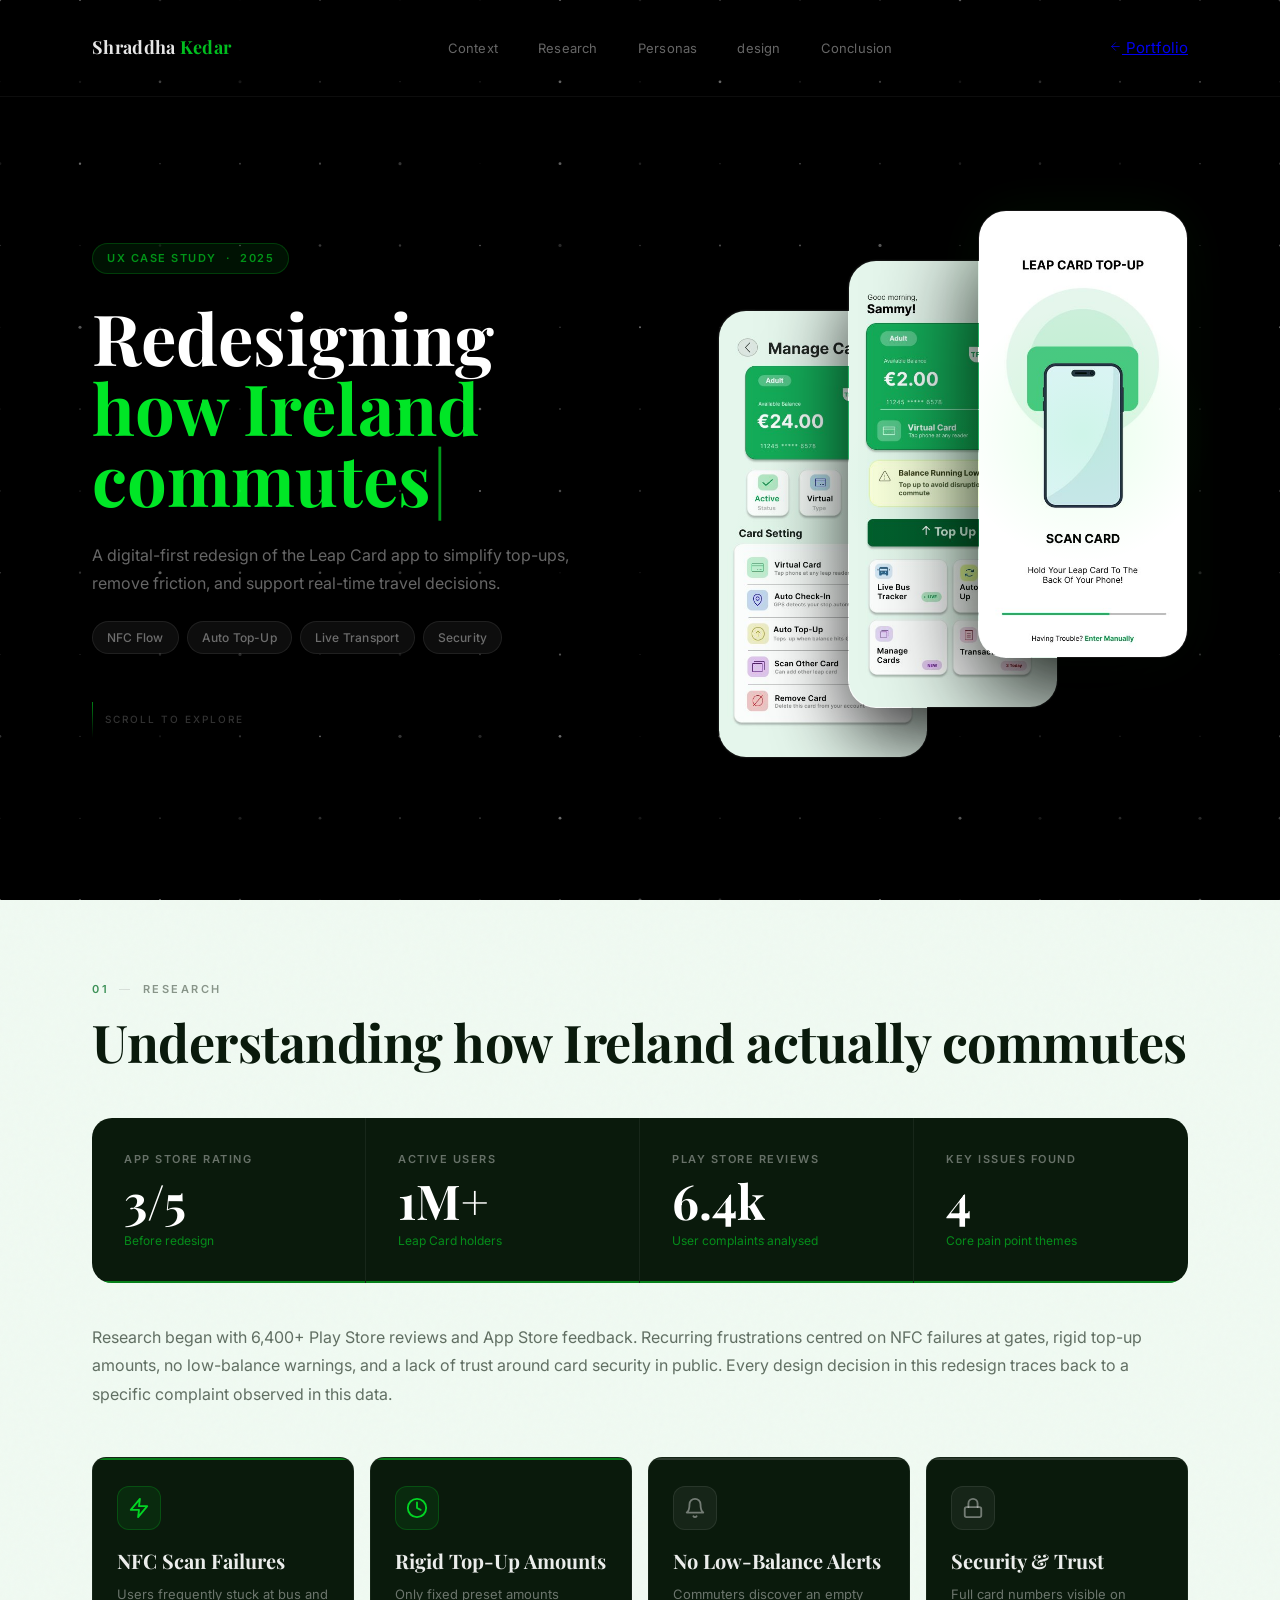
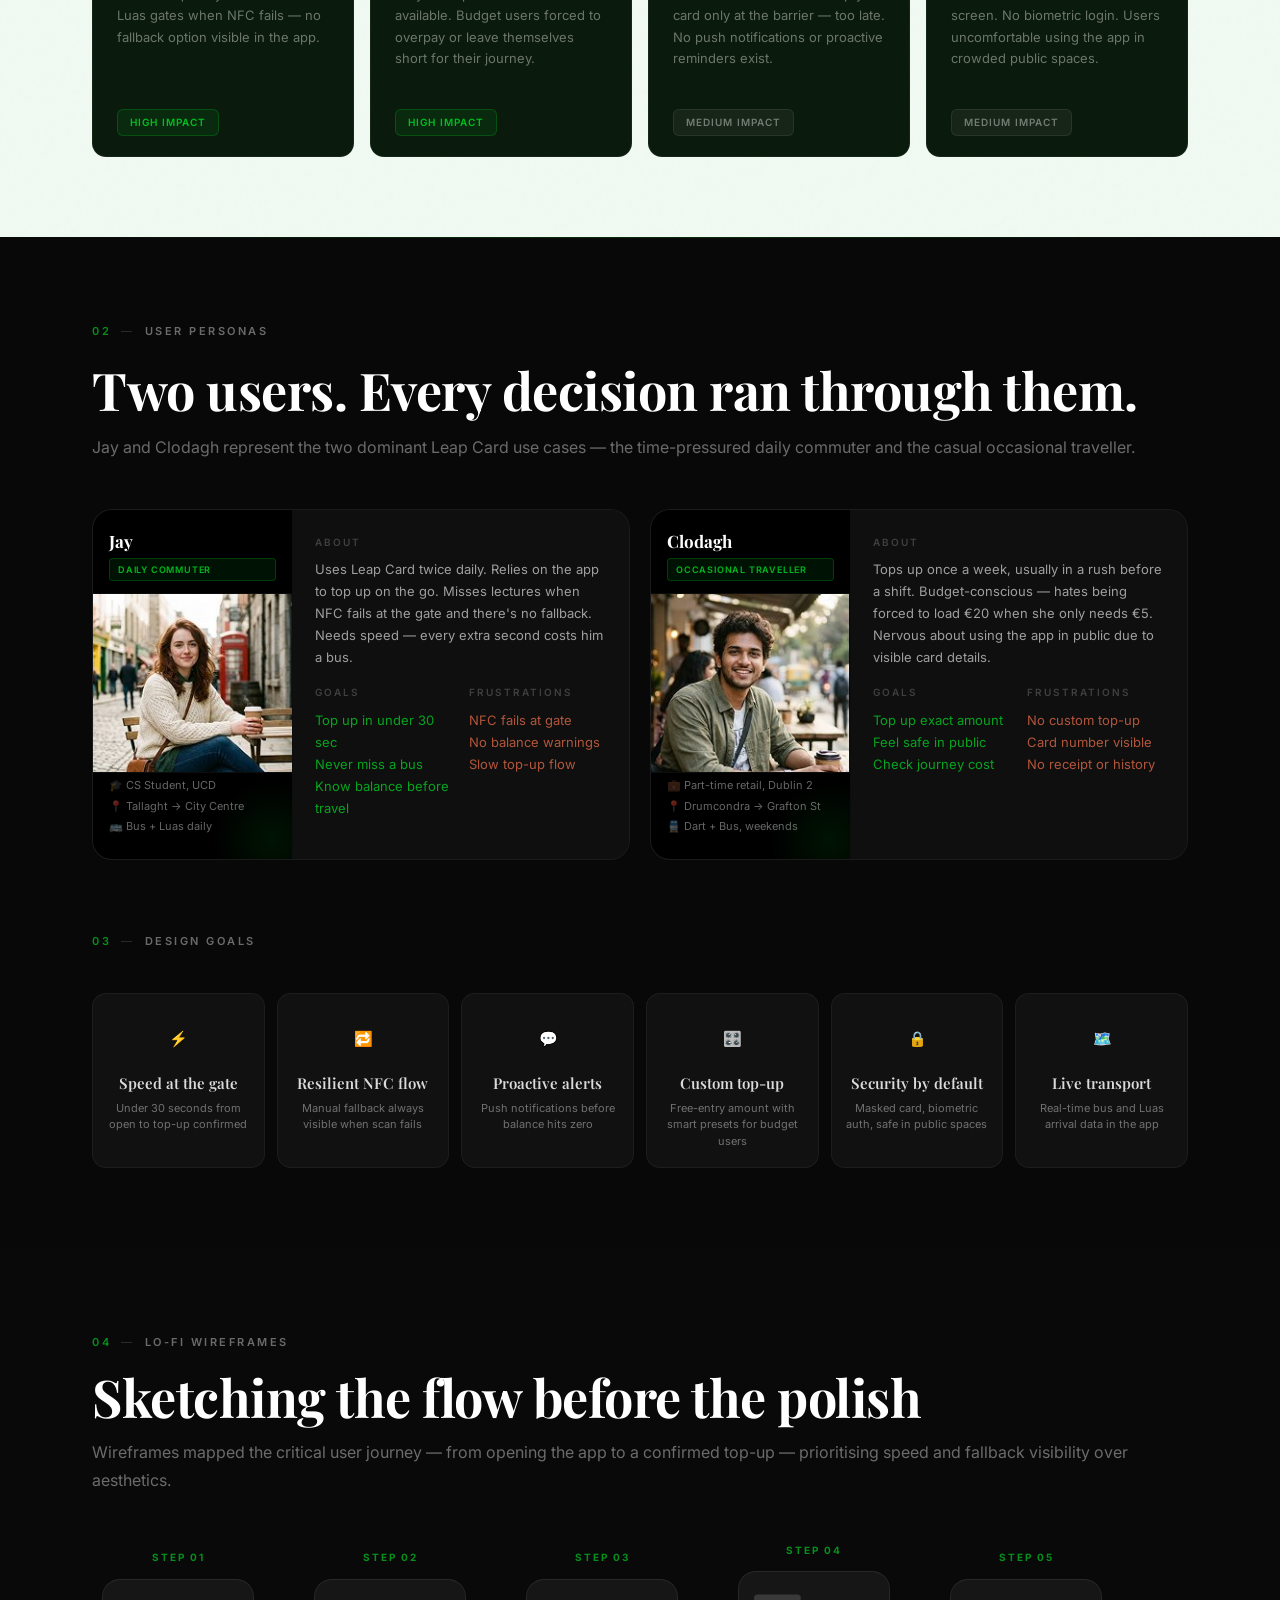
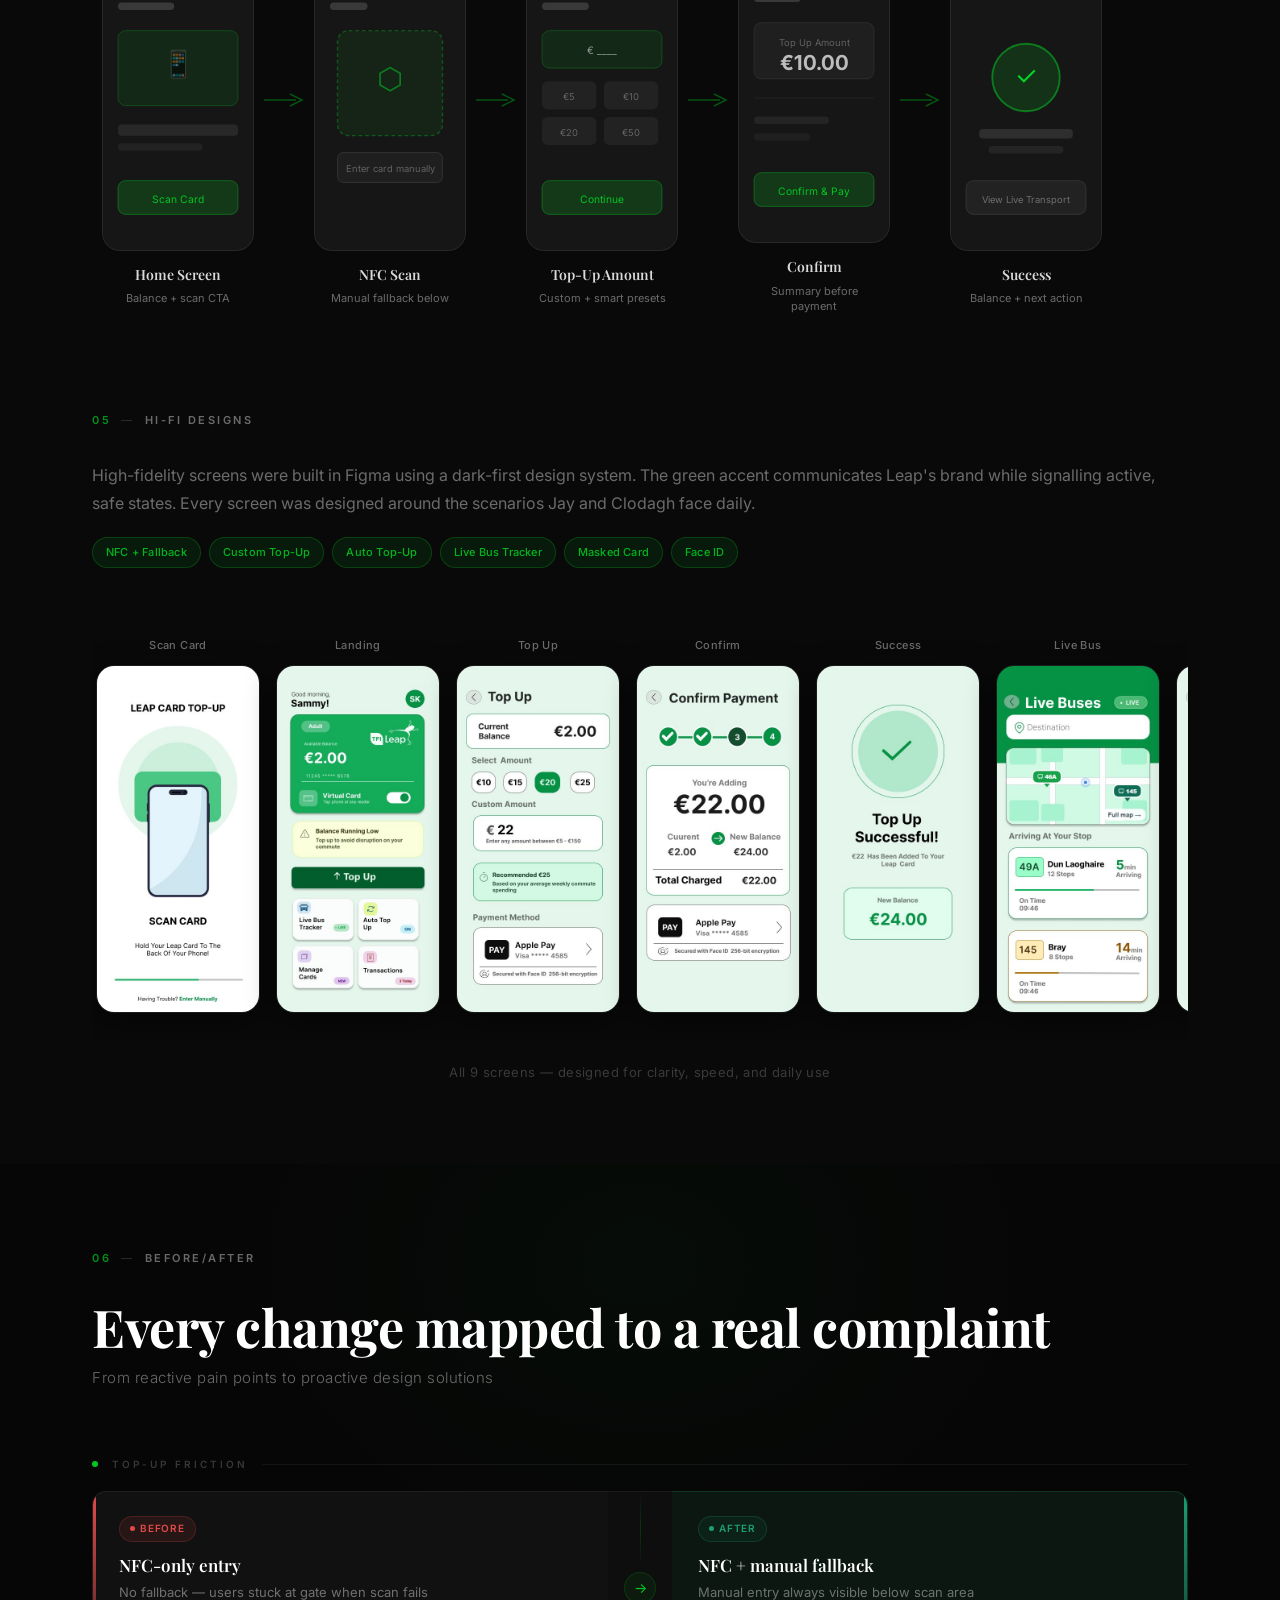
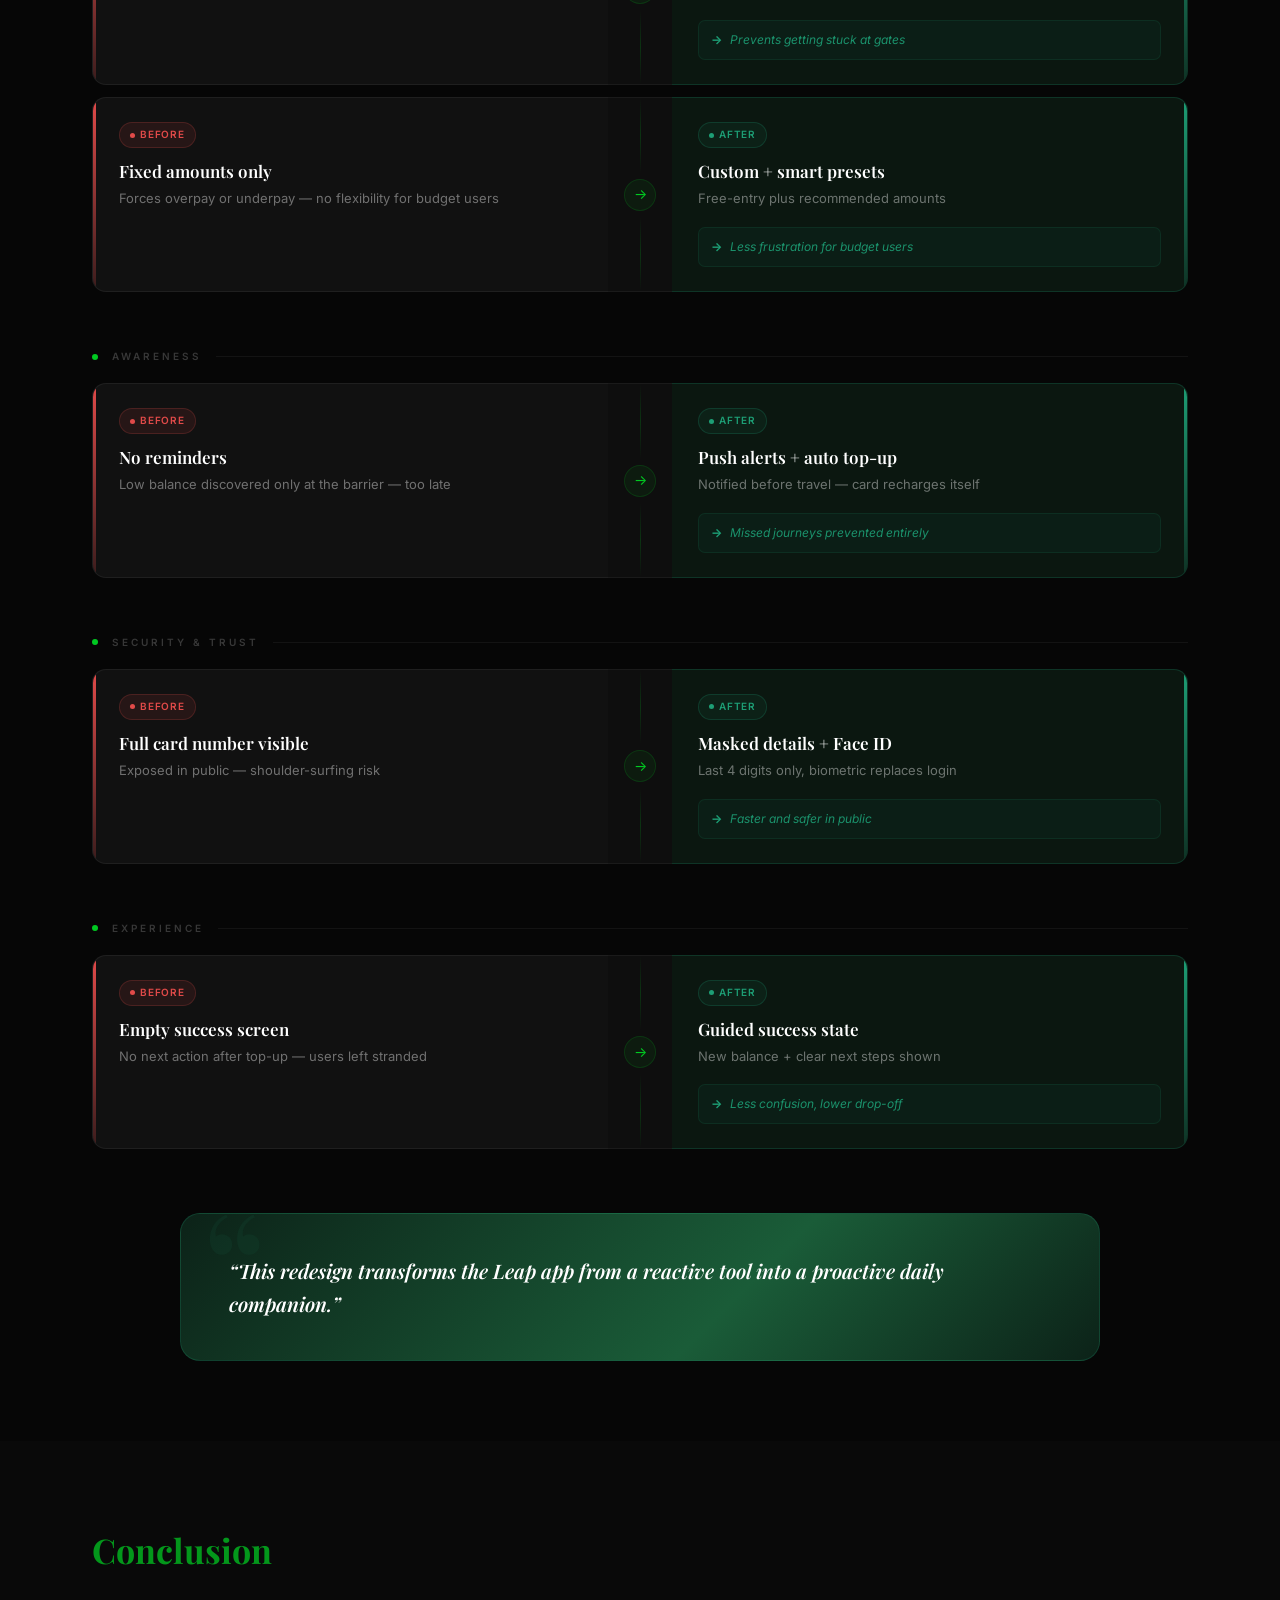
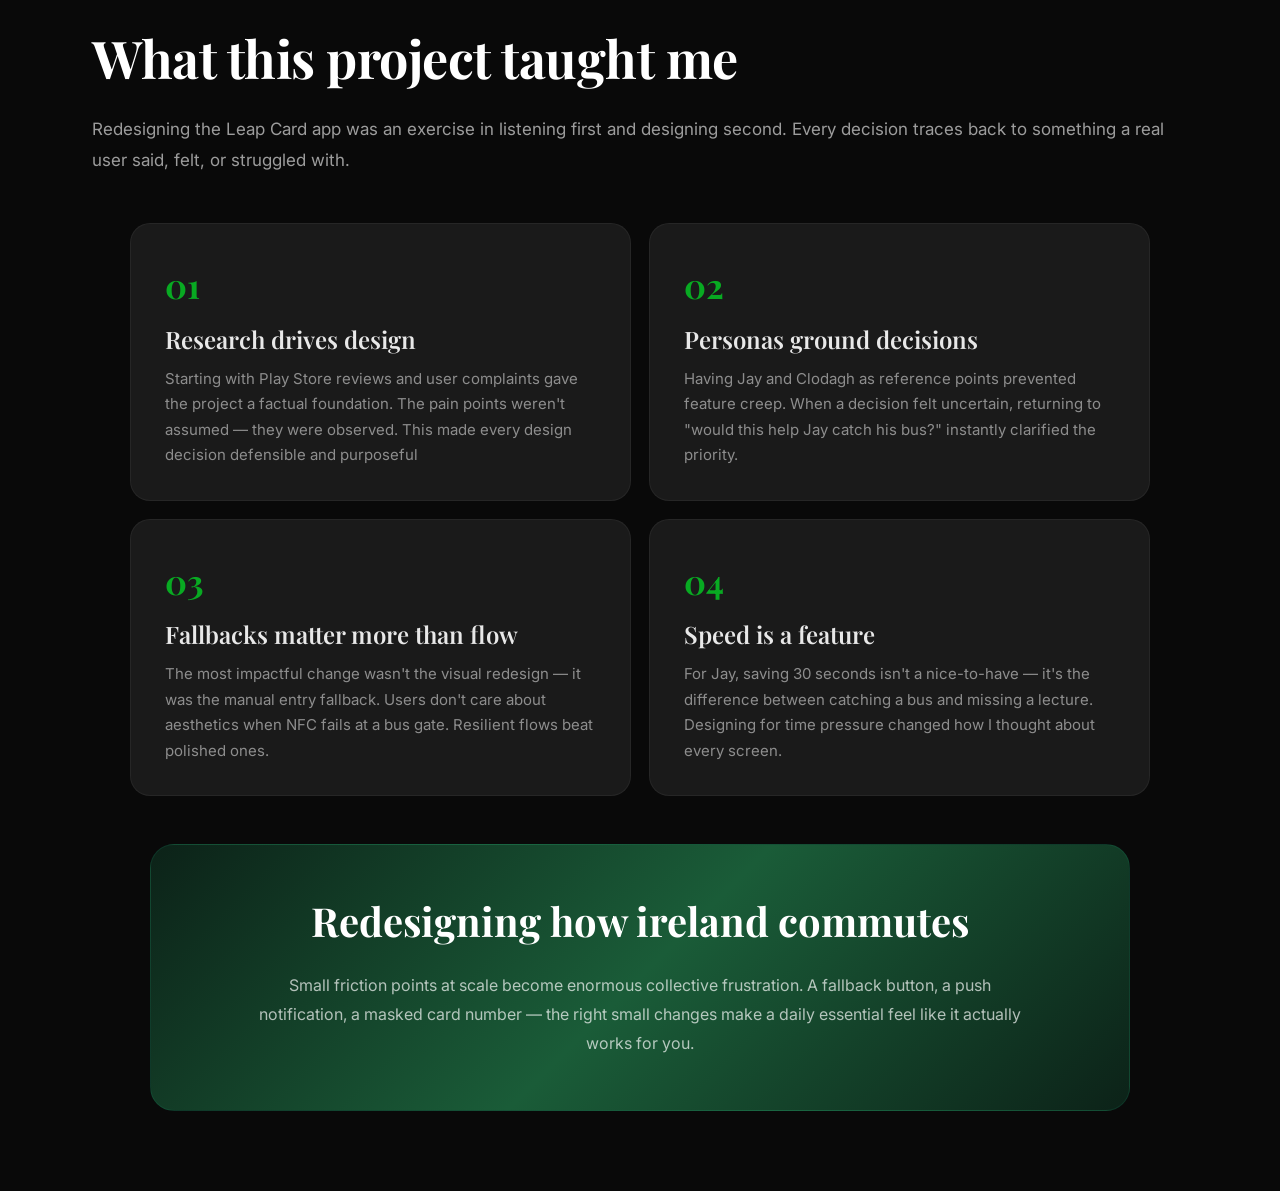
==== leapcard.html @ 9dc8015a "Add files via upload" ====
<!DOCTYPE html>
<html lang="en">
<head>
  <meta charset="UTF-8">
  <meta name="viewport" content="width=device-width, initial-scale=1.0">
  <title>Leap Card UX Case Study - Shraddha Kedar</title>
  <meta name="description" content="UX Case Study: Redesigning how Ireland commutes. A digital-first redesign of the Leap Card app.">
  <link rel="icon" href="favicon.png">
  <link rel="stylesheet" href="styles.css">
</head>
<body>
  <div class="scroll-progress" id="scrollProgress"></div>
  <div class="page-wrapper">

    <!-- HERO SECTION — ANTIGRAVITY STYLE -->
    <section class="hero-section" data-testid="section-hero">
      <canvas class="hero-canvas" id="heroCanvas"></canvas>

      <nav class="hero-nav" data-testid="nav-main">
        <div class="hero-logo">
          <span class="name-white">Shraddha</span><span class="name-green"> Kedar</span>
        </div>
        <ul class="hero-nav-links">
          <li><a href="#" data-testid="link-case-study">Context</a></li>
          <li><a href="#" data-testid="link-resume">Research</a></li>
          <li><a href="#" data-testid="link-education">Personas</a></li>
          <li><a href="#" data-testid="link-experience">design</a></li>
          <li><a href="#" data-testid="link-contact">Conclusion</a></li>
        </ul>
        <a class="nav-back" href="index.html"><svg style="width:13px;height:13px;" viewBox="0 0 24 24" fill="none" stroke="currentColor" stroke-width="1.4" stroke-linecap="round" stroke-linejoin="round"><path d="M19 12H5M12 5l-7 7 7 7"/></svg>&nbsp;Portfolio</a>
      </nav>

      <div class="hero-body">
        <!-- Left: text -->
        <div class="hero-text-col">
          <div class="hero-badge anim-text">UX Case Study &nbsp;·&nbsp; 2025</div>
          <h1 class="hero-title">
            <span class="hero-title-line anim-text anim-delay-1">Redesigning</span>
            <span class="hero-title-line hero-title-green">
              <span id="typingTarget"></span><span class="typing-cursor" id="typingCursor">|</span>
            </span>
          </h1>
          <p class="hero-sub anim-text anim-delay-3">
            A digital-first redesign of the Leap Card app to simplify top-ups,
            remove friction, and support real-time travel decisions.
          </p>
          <div class="hero-chips anim-text anim-delay-3">
            <span class="hero-chip">NFC Flow</span>
            <span class="hero-chip">Auto Top-Up</span>
            <span class="hero-chip">Live Transport</span>
            <span class="hero-chip">Security</span>
          </div>
          <div class="hero-scroll-hint anim-text anim-delay-3">
            <span class="scroll-line"></span>
            <span class="scroll-label">Scroll to explore</span>
          </div>
        </div>

        <!-- Right: phones floating -->
        <div class="hero-phones-col">
          <div class="hero-phone-float phone-back anim-phone anim-phone-3">
            <div class="phone-glow phone-glow-back"></div>
            <img src="[data-uri]" alt="Manage card">
          </div>
          <div class="hero-phone-float phone-mid anim-phone anim-phone-2">
            <div class="phone-glow phone-glow-mid"></div>
            <img src="[data-uri]" alt="Landing">
          </div>
          <div class="hero-phone-float phone-front anim-phone anim-phone-1">
            <div class="phone-glow phone-glow-front"></div>
            <img src="[data-uri]" alt="Scan card">
          </div>
        </div>
      </div>
    </section>

    <!-- RESEARCH SECTION -->
    <section class="research-section" data-testid="section-research">
      <div class="sec-label">
        <span class="sec-num">01</span>
        <span class="sec-dash">—</span>
        <span class="sec-txt">Research</span>
      </div>
      <h2 class="sec-heading">Understanding how Ireland actually commutes</h2>

      <div class="metrics-row" data-testid="metrics-row">
        <div class="metric-item">
          <span class="metric-label">App Store Rating</span>
          <span class="metric-value">3.0<span style="font-size:28px">/5</span></span>
          <span class="metric-sublabel">Before redesign</span>
        </div>
        <div class="metric-item">
          <span class="metric-label">Active Users</span>
          <span class="metric-value">1M+</span>
          <span class="metric-sublabel">Leap Card holders</span>
        </div>
        <div class="metric-item">
          <span class="metric-label">Play Store Reviews</span>
          <span class="metric-value">6.4k</span>
          <span class="metric-sublabel">User complaints analysed</span>
        </div>
        <div class="metric-item">
          <span class="metric-label">Key Issues Found</span>
          <span class="metric-value">4</span>
          <span class="metric-sublabel">Core pain point themes</span>
        </div>
      </div>

      <p class="research-description">
        Research began with 6,400+ Play Store reviews and App Store feedback.
        Recurring frustrations centred on NFC failures at gates, rigid top-up
        amounts, no low-balance warnings, and a lack of trust around card security
        in public. Every design decision in this redesign traces back to a specific
        complaint observed in this data.
      </p>

      <div class="issue-cards-grid">
        <div class="issue-card">
          <div class="issue-icon-wrap issue-icon-wrap--high">
            <svg width="22" height="22" viewBox="0 0 24 24" fill="none" stroke="currentColor" stroke-width="2" stroke-linecap="round" stroke-linejoin="round"><path d="M13 2L3 14h9l-1 8 10-12h-9l1-8z"/></svg>
          </div>
          <div class="issue-title">NFC Scan Failures</div>
          <div class="issue-desc">Users frequently stuck at bus and Luas gates when NFC fails — no fallback option visible in the app.</div>
          <span class="issue-severity issue-severity-high">High Impact</span>
        </div>
        <div class="issue-card">
          <div class="issue-icon-wrap issue-icon-wrap--high">
            <svg width="22" height="22" viewBox="0 0 24 24" fill="none" stroke="currentColor" stroke-width="2" stroke-linecap="round" stroke-linejoin="round"><circle cx="12" cy="12" r="10"/><path d="M12 6v6l4 2"/></svg>
          </div>
          <div class="issue-title">Rigid Top-Up Amounts</div>
          <div class="issue-desc">Only fixed preset amounts available. Budget users forced to overpay or leave themselves short for their journey.</div>
          <span class="issue-severity issue-severity-high">High Impact</span>
        </div>
        <div class="issue-card">
          <div class="issue-icon-wrap issue-icon-wrap--medium">
            <svg width="22" height="22" viewBox="0 0 24 24" fill="none" stroke="currentColor" stroke-width="2" stroke-linecap="round" stroke-linejoin="round"><path d="M18 8A6 6 0 0 0 6 8c0 7-3 9-3 9h18s-3-2-3-9"/><path d="M13.73 21a2 2 0 0 1-3.46 0"/></svg>
          </div>
          <div class="issue-title">No Low-Balance Alerts</div>
          <div class="issue-desc">Commuters discover an empty card only at the barrier — too late. No push notifications or proactive reminders exist.</div>
          <span class="issue-severity issue-severity-medium">Medium Impact</span>
        </div>
        <div class="issue-card">
          <div class="issue-icon-wrap issue-icon-wrap--medium">
            <svg width="22" height="22" viewBox="0 0 24 24" fill="none" stroke="currentColor" stroke-width="2" stroke-linecap="round" stroke-linejoin="round"><rect x="3" y="11" width="18" height="11" rx="2" ry="2"/><path d="M7 11V7a5 5 0 0 1 10 0v4"/></svg>
          </div>
          <div class="issue-title">Security &amp; Trust</div>
          <div class="issue-desc">Full card numbers visible on screen. No biometric login. Users uncomfortable using the app in crowded public spaces.</div>
          <span class="issue-severity issue-severity-medium">Medium Impact</span>
        </div>
      </div>
    </section>

    <!-- PERSONA SECTION -->
    <section class="persona-section" data-testid="section-persona">
      <div class="persona-inner">
        <div class="sec-label">
          <span class="sec-num">02</span>
          <span class="sec-dash">—</span>
          <span class="sec-txt">User Personas</span>
        </div>
        <h2 class="sec-heading">Two users. Every decision ran through them.</h2>
        <p class="persona-subtitle">
          Jay and Clodagh represent the two dominant Leap Card use cases —
          the time-pressured daily commuter and the casual occasional traveller.
        </p>

        <div class="persona-cards-row">
          <!-- Jay -->
          <div class="persona-card">
            <div class="persona-black-panel">
              <div class="persona-name">Jay</div>
              <div class="persona-role">Daily Commuter</div>
              <img src="[data-uri]" alt="Jay" class="persona-photo">
              <div class="persona-detail">🎓 CS Student, UCD</div>
              <div class="persona-detail">📍 Tallaght → City Centre</div>
              <div class="persona-detail">🚌 Bus + Luas daily</div>
            </div>
            <div class="persona-white-panel">
              <div class="persona-info-section">
                <div class="persona-info-label">About</div>
                <div class="persona-info-text">
                  Uses Leap Card twice daily. Relies on the app to top up on the go.
                  Misses lectures when NFC fails at the gate and there's no fallback.
                  Needs speed — every extra second costs him a bus.
                </div>
              </div>
              <div class="persona-columns">
                <div class="persona-col">
                  <div class="persona-info-label">Goals</div>
                  <div class="persona-info-text">Top up in under 30 sec<br>Never miss a bus<br>Know balance before travel</div>
                </div>
                <div class="persona-col">
                  <div class="persona-info-label">Frustrations</div>
                  <div class="persona-info-text">NFC fails at gate<br>No balance warnings<br>Slow top-up flow</div>
                </div>
              </div>
            </div>
          </div>

          <!-- Clodagh -->
          <div class="persona-card">
            <div class="persona-black-panel">
              <div class="persona-name">Clodagh</div>
              <div class="persona-role">Occasional Traveller</div>
              <img src="[data-uri]" alt="Clodagh" class="persona-photo">
              <div class="persona-detail">💼 Part-time retail, Dublin 2</div>
              <div class="persona-detail">📍 Drumcondra → Grafton St</div>
              <div class="persona-detail">🚆 Dart + Bus, weekends</div>
            </div>
            <div class="persona-white-panel">
              <div class="persona-info-section">
                <div class="persona-info-label">About</div>
                <div class="persona-info-text">
                  Tops up once a week, usually in a rush before a shift. Budget-conscious —
                  hates being forced to load €20 when she only needs €5. Nervous about
                  using the app in public due to visible card details.
                </div>
              </div>
              <div class="persona-columns">
                <div class="persona-col">
                  <div class="persona-info-label">Goals</div>
                  <div class="persona-info-text">Top up exact amount<br>Feel safe in public<br>Check journey cost</div>
                </div>
                <div class="persona-col">
                  <div class="persona-info-label">Frustrations</div>
                  <div class="persona-info-text">No custom top-up<br>Card number visible<br>No receipt or history</div>
                </div>
              </div>
            </div>
          </div>
        </div>

        <!-- Goals grid -->
        <div class="sec-label" style="margin-top: 72px;">
          <span class="sec-num">03</span>
          <span class="sec-dash">—</span>
          <span class="sec-txt">Design Goals</span>
        </div>
        <div class="goals-grid">
          <div class="goal-item">
            <div class="goal-icon-wrap"><span class="goal-icon">⚡</span></div>
            <div class="goal-title">Speed at the gate</div>
            <div class="goal-desc">Under 30 seconds from open to top-up confirmed</div>
          </div>
          <div class="goal-item">
            <div class="goal-icon-wrap"><span class="goal-icon">🔁</span></div>
            <div class="goal-title">Resilient NFC flow</div>
            <div class="goal-desc">Manual fallback always visible when scan fails</div>
          </div>
          <div class="goal-item">
            <div class="goal-icon-wrap"><span class="goal-icon">💬</span></div>
            <div class="goal-title">Proactive alerts</div>
            <div class="goal-desc">Push notifications before balance hits zero</div>
          </div>
          <div class="goal-item">
            <div class="goal-icon-wrap"><span class="goal-icon">🎛️</span></div>
            <div class="goal-title">Custom top-up</div>
            <div class="goal-desc">Free-entry amount with smart presets for budget users</div>
          </div>
          <div class="goal-item">
            <div class="goal-icon-wrap"><span class="goal-icon">🔒</span></div>
            <div class="goal-title">Security by default</div>
            <div class="goal-desc">Masked card, biometric auth, safe in public spaces</div>
          </div>
          <div class="goal-item">
            <div class="goal-icon-wrap"><span class="goal-icon">🗺️</span></div>
            <div class="goal-title">Live transport</div>
            <div class="goal-desc">Real-time bus and Luas arrival data in the app</div>
          </div>
        </div>
      </div>
    </section>

    <!-- DESIGN SECTION — LO-FI & HI-FI -->
    <section class="design-section" data-testid="section-design">
      <div class="sec-label">
        <span class="sec-num">04</span>
        <span class="sec-dash">—</span>
        <span class="sec-txt">Lo-Fi Wireframes</span>
      </div>
      <h2 class="sec-heading">Sketching the flow before the polish</h2>
      <p class="lofi-desc">
        Wireframes mapped the critical user journey — from opening the app to
        a confirmed top-up — prioritising speed and fallback visibility over aesthetics.
      </p>

      <div class="lofi-flow">
        <div class="lofi-flow-item">
          <div class="lofi-step-num">Step 01</div>
          <div class="lofi-screen-wrap">
            <svg width="160" height="280" viewBox="0 0 160 280" fill="none" xmlns="http://www.w3.org/2000/svg">
              <rect width="160" height="280" fill="#161616"/>
              <rect x="16" y="20" width="60" height="8" rx="4" fill="rgba(255,255,255,0.15)"/>
              <rect x="16" y="50" width="128" height="80" rx="8" fill="rgba(0,255,42,0.08)" stroke="rgba(0,255,42,0.2)" stroke-width="1"/>
              <text x="80" y="95" font-size="28" text-anchor="middle" fill="rgba(0,255,42,0.5)">📱</text>
              <rect x="16" y="150" width="128" height="12" rx="4" fill="rgba(255,255,255,0.08)"/>
              <rect x="16" y="170" width="90" height="8" rx="4" fill="rgba(255,255,255,0.05)"/>
              <rect x="16" y="210" width="128" height="36" rx="8" fill="rgba(0,255,42,0.15)" stroke="rgba(0,255,42,0.3)" stroke-width="1"/>
              <text x="80" y="234" font-size="11" text-anchor="middle" fill="rgba(0,255,42,0.7)">Scan Card</text>
            </svg>
          </div>
          <div class="lofi-flow-label">Home Screen</div>
          <div class="lofi-flow-sub">Balance + scan CTA</div>
        </div>
        <div class="lofi-flow-arrow"><svg viewBox="0 0 40 16"><path d="M0 8 H32 M26 2 L38 8 L26 14" stroke="rgba(0,255,42,0.3)" stroke-width="1.5" fill="none"/></svg></div>

        <div class="lofi-flow-item">
          <div class="lofi-step-num">Step 02</div>
          <div class="lofi-screen-wrap">
            <svg width="160" height="280" viewBox="0 0 160 280" fill="none" xmlns="http://www.w3.org/2000/svg">
              <rect width="160" height="280" fill="#161616"/>
              <rect x="16" y="20" width="40" height="8" rx="4" fill="rgba(255,255,255,0.15)"/>
              <rect x="24" y="50" width="112" height="112" rx="12" fill="rgba(0,255,42,0.06)" stroke="rgba(0,255,42,0.25)" stroke-width="1.5" stroke-dasharray="4 3"/>
              <text x="80" y="112" font-size="32" text-anchor="middle" fill="rgba(0,255,42,0.4)">⬡</text>
              <rect x="24" y="180" width="112" height="32" rx="6" fill="rgba(255,255,255,0.04)" stroke="rgba(255,255,255,0.1)" stroke-width="1"/>
              <text x="80" y="201" font-size="10" text-anchor="middle" fill="rgba(255,255,255,0.3)">Enter card manually</text>
            </svg>
          </div>
          <div class="lofi-flow-label">NFC Scan</div>
          <div class="lofi-flow-sub">Manual fallback below</div>
        </div>
        <div class="lofi-flow-arrow"><svg viewBox="0 0 40 16"><path d="M0 8 H32 M26 2 L38 8 L26 14" stroke="rgba(0,255,42,0.3)" stroke-width="1.5" fill="none"/></svg></div>

        <div class="lofi-flow-item">
          <div class="lofi-step-num">Step 03</div>
          <div class="lofi-screen-wrap">
            <svg width="160" height="280" viewBox="0 0 160 280" fill="none" xmlns="http://www.w3.org/2000/svg">
              <rect width="160" height="280" fill="#161616"/>
              <rect x="16" y="20" width="50" height="8" rx="4" fill="rgba(255,255,255,0.15)"/>
              <rect x="16" y="50" width="128" height="40" rx="8" fill="rgba(0,255,42,0.08)" stroke="rgba(0,255,42,0.2)" stroke-width="1"/>
              <text x="80" y="75" font-size="11" text-anchor="middle" fill="rgba(255,255,255,0.5)">€ ____</text>
              <rect x="16" y="104" width="58" height="30" rx="6" fill="rgba(255,255,255,0.05)"/><text x="45" y="124" font-size="10" text-anchor="middle" fill="rgba(255,255,255,0.3)">€5</text>
              <rect x="82" y="104" width="58" height="30" rx="6" fill="rgba(255,255,255,0.05)"/><text x="111" y="124" font-size="10" text-anchor="middle" fill="rgba(255,255,255,0.3)">€10</text>
              <rect x="16" y="142" width="58" height="30" rx="6" fill="rgba(255,255,255,0.05)"/><text x="45" y="162" font-size="10" text-anchor="middle" fill="rgba(255,255,255,0.3)">€20</text>
              <rect x="82" y="142" width="58" height="30" rx="6" fill="rgba(255,255,255,0.05)"/><text x="111" y="162" font-size="10" text-anchor="middle" fill="rgba(255,255,255,0.3)">€50</text>
              <rect x="16" y="210" width="128" height="36" rx="8" fill="rgba(0,255,42,0.15)" stroke="rgba(0,255,42,0.3)" stroke-width="1"/>
              <text x="80" y="234" font-size="11" text-anchor="middle" fill="rgba(0,255,42,0.7)">Continue</text>
            </svg>
          </div>
          <div class="lofi-flow-label">Top-Up Amount</div>
          <div class="lofi-flow-sub">Custom + smart presets</div>
        </div>
        <div class="lofi-flow-arrow"><svg viewBox="0 0 40 16"><path d="M0 8 H32 M26 2 L38 8 L26 14" stroke="rgba(0,255,42,0.3)" stroke-width="1.5" fill="none"/></svg></div>

        <div class="lofi-flow-item">
          <div class="lofi-step-num">Step 04</div>
          <div class="lofi-screen-wrap">
            <svg width="160" height="280" viewBox="0 0 160 280" fill="none" xmlns="http://www.w3.org/2000/svg">
              <rect width="160" height="280" fill="#161616"/>
              <rect x="16" y="20" width="50" height="8" rx="4" fill="rgba(255,255,255,0.15)"/>
              <rect x="16" y="50" width="128" height="60" rx="8" fill="rgba(255,255,255,0.04)" stroke="rgba(255,255,255,0.08)" stroke-width="1"/>
              <text x="80" y="75" font-size="10" text-anchor="middle" fill="rgba(255,255,255,0.3)">Top Up Amount</text>
              <text x="80" y="100" font-size="22" text-anchor="middle" fill="rgba(255,255,255,0.7)" font-weight="bold">€10.00</text>
              <rect x="16" y="130" width="128" height="1" fill="rgba(255,255,255,0.06)"/>
              <rect x="16" y="150" width="80" height="8" rx="4" fill="rgba(255,255,255,0.06)"/>
              <rect x="16" y="168" width="60" height="8" rx="4" fill="rgba(255,255,255,0.04)"/>
              <rect x="16" y="210" width="128" height="36" rx="8" fill="rgba(0,255,42,0.15)" stroke="rgba(0,255,42,0.3)" stroke-width="1"/>
              <text x="80" y="234" font-size="11" text-anchor="middle" fill="rgba(0,255,42,0.7)">Confirm &amp; Pay</text>
            </svg>
          </div>
          <div class="lofi-flow-label">Confirm</div>
          <div class="lofi-flow-sub">Summary before payment</div>
        </div>
        <div class="lofi-flow-arrow"><svg viewBox="0 0 40 16"><path d="M0 8 H32 M26 2 L38 8 L26 14" stroke="rgba(0,255,42,0.3)" stroke-width="1.5" fill="none"/></svg></div>

        <div class="lofi-flow-item">
          <div class="lofi-step-num">Step 05</div>
          <div class="lofi-screen-wrap">
            <svg width="160" height="280" viewBox="0 0 160 280" fill="none" xmlns="http://www.w3.org/2000/svg">
              <rect width="160" height="280" fill="#161616"/>
              <circle cx="80" cy="100" r="36" fill="rgba(0,255,42,0.12)" stroke="rgba(0,255,42,0.4)" stroke-width="2"/>
              <text x="80" y="108" font-size="28" text-anchor="middle" fill="rgba(0,255,42,0.8)">✓</text>
              <rect x="30" y="155" width="100" height="10" rx="4" fill="rgba(255,255,255,0.1)"/>
              <rect x="40" y="173" width="80" height="8" rx="4" fill="rgba(255,255,255,0.06)"/>
              <rect x="16" y="210" width="128" height="36" rx="8" fill="rgba(255,255,255,0.05)" stroke="rgba(255,255,255,0.1)" stroke-width="1"/>
              <text x="80" y="234" font-size="10" text-anchor="middle" fill="rgba(255,255,255,0.35)">View Live Transport</text>
            </svg>
          </div>
          <div class="lofi-flow-label">Success</div>
          <div class="lofi-flow-sub">Balance + next action</div>
        </div>
      </div>

      <!-- HI-FI intro -->
      <div class="hifi-heading">
        <div class="sec-label">
          <span class="sec-num">05</span>
          <span class="sec-dash">—</span>
          <span class="sec-txt">Hi-Fi Designs</span>
        </div>
      </div>

      <div class="hifi-intro-grid">
        <div class="hifi-intro-text">
          <p>
            High-fidelity screens were built in Figma using a dark-first design system.
            The green accent communicates Leap's brand while signalling active, safe states.
            Every screen was designed around the scenarios Jay and Clodagh face daily.
          </p>
          <div class="hifi-feature-tags">
            <span class="hifi-tag">NFC + Fallback</span>
            <span class="hifi-tag">Custom Top-Up</span>
            <span class="hifi-tag">Auto Top-Up</span>
            <span class="hifi-tag">Live Bus Tracker</span>
            <span class="hifi-tag">Masked Card</span>
            <span class="hifi-tag">Face ID</span>
          </div>
        </div>
      </div>

<div class="hifi-strip-wrap">
        <div class="hifi-strip" id="hifiStrip">
          <div class="hifi-strip-phone" style="--i:0">
            <div class="hifi-strip-label">Scan Card</div>
            <img src="[data-uri]" alt="Scan card">
          </div>
          <div class="hifi-strip-phone" style="--i:1">
            <div class="hifi-strip-label">Landing</div>
            <img src="[data-uri]" alt="Landing">
          </div>
          <div class="hifi-strip-phone" style="--i:2">
            <div class="hifi-strip-label">Top Up</div>
            <img src="[data-uri]" alt="Top up">
          </div>
          <div class="hifi-strip-phone" style="--i:3">
            <div class="hifi-strip-label">Confirm</div>
            <img src="[data-uri]" alt="Confirm payment">
          </div>
          <div class="hifi-strip-phone" style="--i:4">
            <div class="hifi-strip-label">Success</div>
            <img src="[data-uri]" alt="Top up done">
          </div>
          <div class="hifi-strip-phone" style="--i:5">
            <div class="hifi-strip-label">Live Bus</div>
            <img src="[data-uri]" alt="Live bus">
          </div>
          <div class="hifi-strip-phone" style="--i:6">
            <div class="hifi-strip-label">Transactions</div>
            <img src="[data-uri]" alt="Transaction">
          </div>
          <div class="hifi-strip-phone" style="--i:7">
            <div class="hifi-strip-label">Auto Top-Up</div>
            <img src="[data-uri]" alt="Auto top up">
          </div>
          <div class="hifi-strip-phone" style="--i:8">
            <div class="hifi-strip-label">Manage Card</div>
            <img src="[data-uri]" alt="Manage card">
          </div>
        </div>
      </div>
      <p class="hifi-caption-line">All 9 screens — designed for clarity, speed, and daily use</p>

    </section>

    <!-- BEFORE/AFTER SECTION — REDESIGNED -->
    
<section class="comparison-section" data-testid="section-comparison">
      <div class="sec-label" style="margin-bottom:16px;">
        <span class="sec-num">06</span>
        <span class="sec-dash">—</span>
        <span class="sec-txt">Before/After</span>
      </div>
      <h2 class="sec-heading">Every change mapped to a real complaint</h2>
      <p class="comparison-tagline">From reactive pain points to proactive design solutions</p>

      <!-- TOP-UP FRICTION -->
      <div class="comparison-group" data-testid="comparison-rows">
        <div class="comparison-group-label">
          <span class="comparison-group-label-dot"></span>
          <span class="comparison-group-label-text">Top-Up Friction</span>
          <span class="comparison-group-label-line"></span>
        </div>

        <div class="comparison-pair">
          <div class="comp-before">
            <span class="comp-status comp-status-before">Before</span>
            <div class="comp-title">NFC-only entry</div>
            <div class="comp-desc">No fallback — users stuck at gate when scan fails</div>
          </div>
          <div class="comp-connector">
            <div class="comp-connector-line"></div>
            <div class="comp-connector-icon">→</div>
            <div class="comp-connector-line"></div>
          </div>
          <div class="comp-after">
            <span class="comp-status comp-status-after">After</span>
            <div class="comp-title">NFC + manual fallback</div>
            <div class="comp-desc">Manual entry always visible below scan area</div>
            <div class="comp-outcome"><span class="comp-outcome-arrow">→</span> Prevents getting stuck at gates</div>
          </div>
        </div>

        <div class="comparison-pair">
          <div class="comp-before">
            <span class="comp-status comp-status-before">Before</span>
            <div class="comp-title">Fixed amounts only</div>
            <div class="comp-desc">Forces overpay or underpay — no flexibility for budget users</div>
          </div>
          <div class="comp-connector">
            <div class="comp-connector-line"></div>
            <div class="comp-connector-icon">→</div>
            <div class="comp-connector-line"></div>
          </div>
          <div class="comp-after">
            <span class="comp-status comp-status-after">After</span>
            <div class="comp-title">Custom + smart presets</div>
            <div class="comp-desc">Free-entry plus recommended amounts</div>
            <div class="comp-outcome"><span class="comp-outcome-arrow">→</span> Less frustration for budget users</div>
          </div>
        </div>
      </div>

      <!-- AWARENESS -->
      <div class="comparison-group">
        <div class="comparison-group-label">
          <span class="comparison-group-label-dot"></span>
          <span class="comparison-group-label-text">Awareness</span>
          <span class="comparison-group-label-line"></span>
        </div>

        <div class="comparison-pair">
          <div class="comp-before">
            <span class="comp-status comp-status-before">Before</span>
            <div class="comp-title">No reminders</div>
            <div class="comp-desc">Low balance discovered only at the barrier — too late</div>
          </div>
          <div class="comp-connector">
            <div class="comp-connector-line"></div>
            <div class="comp-connector-icon">→</div>
            <div class="comp-connector-line"></div>
          </div>
          <div class="comp-after">
            <span class="comp-status comp-status-after">After</span>
            <div class="comp-title">Push alerts + auto top-up</div>
            <div class="comp-desc">Notified before travel — card recharges itself</div>
            <div class="comp-outcome"><span class="comp-outcome-arrow">→</span> Missed journeys prevented entirely</div>
          </div>
        </div>
      </div>

      <!-- SECURITY & TRUST -->
      <div class="comparison-group">
        <div class="comparison-group-label">
          <span class="comparison-group-label-dot"></span>
          <span class="comparison-group-label-text">Security &amp; Trust</span>
          <span class="comparison-group-label-line"></span>
        </div>

        <div class="comparison-pair">
          <div class="comp-before">
            <span class="comp-status comp-status-before">Before</span>
            <div class="comp-title">Full card number visible</div>
            <div class="comp-desc">Exposed in public — shoulder-surfing risk</div>
          </div>
          <div class="comp-connector">
            <div class="comp-connector-line"></div>
            <div class="comp-connector-icon">→</div>
            <div class="comp-connector-line"></div>
          </div>
          <div class="comp-after">
            <span class="comp-status comp-status-after">After</span>
            <div class="comp-title">Masked details + Face ID</div>
            <div class="comp-desc">Last 4 digits only, biometric replaces login</div>
            <div class="comp-outcome"><span class="comp-outcome-arrow">→</span> Faster and safer in public</div>
          </div>
        </div>
      </div>

      <!-- EXPERIENCE -->
      <div class="comparison-group">
        <div class="comparison-group-label">
          <span class="comparison-group-label-dot"></span>
          <span class="comparison-group-label-text">Experience</span>
          <span class="comparison-group-label-line"></span>
        </div>

        <div class="comparison-pair">
          <div class="comp-before">
            <span class="comp-status comp-status-before">Before</span>
            <div class="comp-title">Empty success screen</div>
            <div class="comp-desc">No next action after top-up — users left stranded</div>
          </div>
          <div class="comp-connector">
            <div class="comp-connector-line"></div>
            <div class="comp-connector-icon">→</div>
            <div class="comp-connector-line"></div>
          </div>
          <div class="comp-after">
            <span class="comp-status comp-status-after">After</span>
            <div class="comp-title">Guided success state</div>
            <div class="comp-desc">New balance + clear next steps shown</div>
            <div class="comp-outcome"><span class="comp-outcome-arrow">→</span> Less confusion, lower drop-off</div>
          </div>
        </div>
      </div>

      <div class="quote-banner" data-testid="quote-banner">
        <p>&ldquo;This redesign transforms the Leap app from a reactive tool into a proactive daily companion.&rdquo;</p>
      </div>
    </section>

    <!-- CONCLUSION SECTION -->
    <section class="conclusion-section" data-testid="section-conclusion">
      <div class="conclusion-inner">
        <div class="conclusion-label">Conclusion</div>
        <div class="conclusion-heading">What this project taught me</div>
        <div class="conclusion-intro">
          Redesigning the Leap Card app was an exercise in listening first and
          designing second. Every decision traces back to something a real user
          said, felt, or struggled with.
        </div>
        <div class="lesson-grid" data-testid="lesson-cards">
          <div class="lesson-card" data-testid="lesson-card-1">
            <div class="lesson-number">01</div>
            <div class="lesson-title">Research drives design</div>
            <div class="lesson-desc">
              Starting with Play Store reviews and user complaints gave the project a factual foundation. The pain points weren't assumed — they were observed. This made every design decision defensible and purposeful
            </div>
          </div>
          <div class="lesson-card" data-testid="lesson-card-2">
            <div class="lesson-number">02</div>
            <div class="lesson-title">Personas ground decisions</div>
            <div class="lesson-desc">
              Having Jay and Clodagh as reference points prevented feature creep. When a decision felt uncertain, returning to "would this help Jay catch his bus?" instantly clarified the priority.
            </div>
          </div>
          <div class="lesson-card" data-testid="lesson-card-3">
            <div class="lesson-number">03</div>
            <div class="lesson-title">Fallbacks matter more than flow</div>
            <div class="lesson-desc">
              The most impactful change wasn't the visual redesign — it was the manual entry fallback. Users don't care about aesthetics when NFC fails at a bus gate. Resilient flows beat polished ones.
            </div>
          </div>
          <div class="lesson-card" data-testid="lesson-card-4">
            <div class="lesson-number">04</div>
            <div class="lesson-title">Speed is a feature</div>
            <div class="lesson-desc">
              For Jay, saving 30 seconds isn't a nice-to-have — it's the difference between catching a bus and missing a lecture. Designing for time pressure changed how I thought about every screen.
            </div>
          </div>
        </div>
        <div class="green-banner" data-testid="green-banner">
          <div class="green-banner-heading">Redesigning how ireland commutes</div>
          <div class="green-banner-text">
            Small friction points at scale become enormous collective
            frustration. A fallback button, a push notification, a masked card
            number — the right small changes make a daily essential feel like it
            actually works for you.
          </div>
        </div>
      </div>
    </section>

  </div>
  <script src="script.js"></script>
</body>
</html>
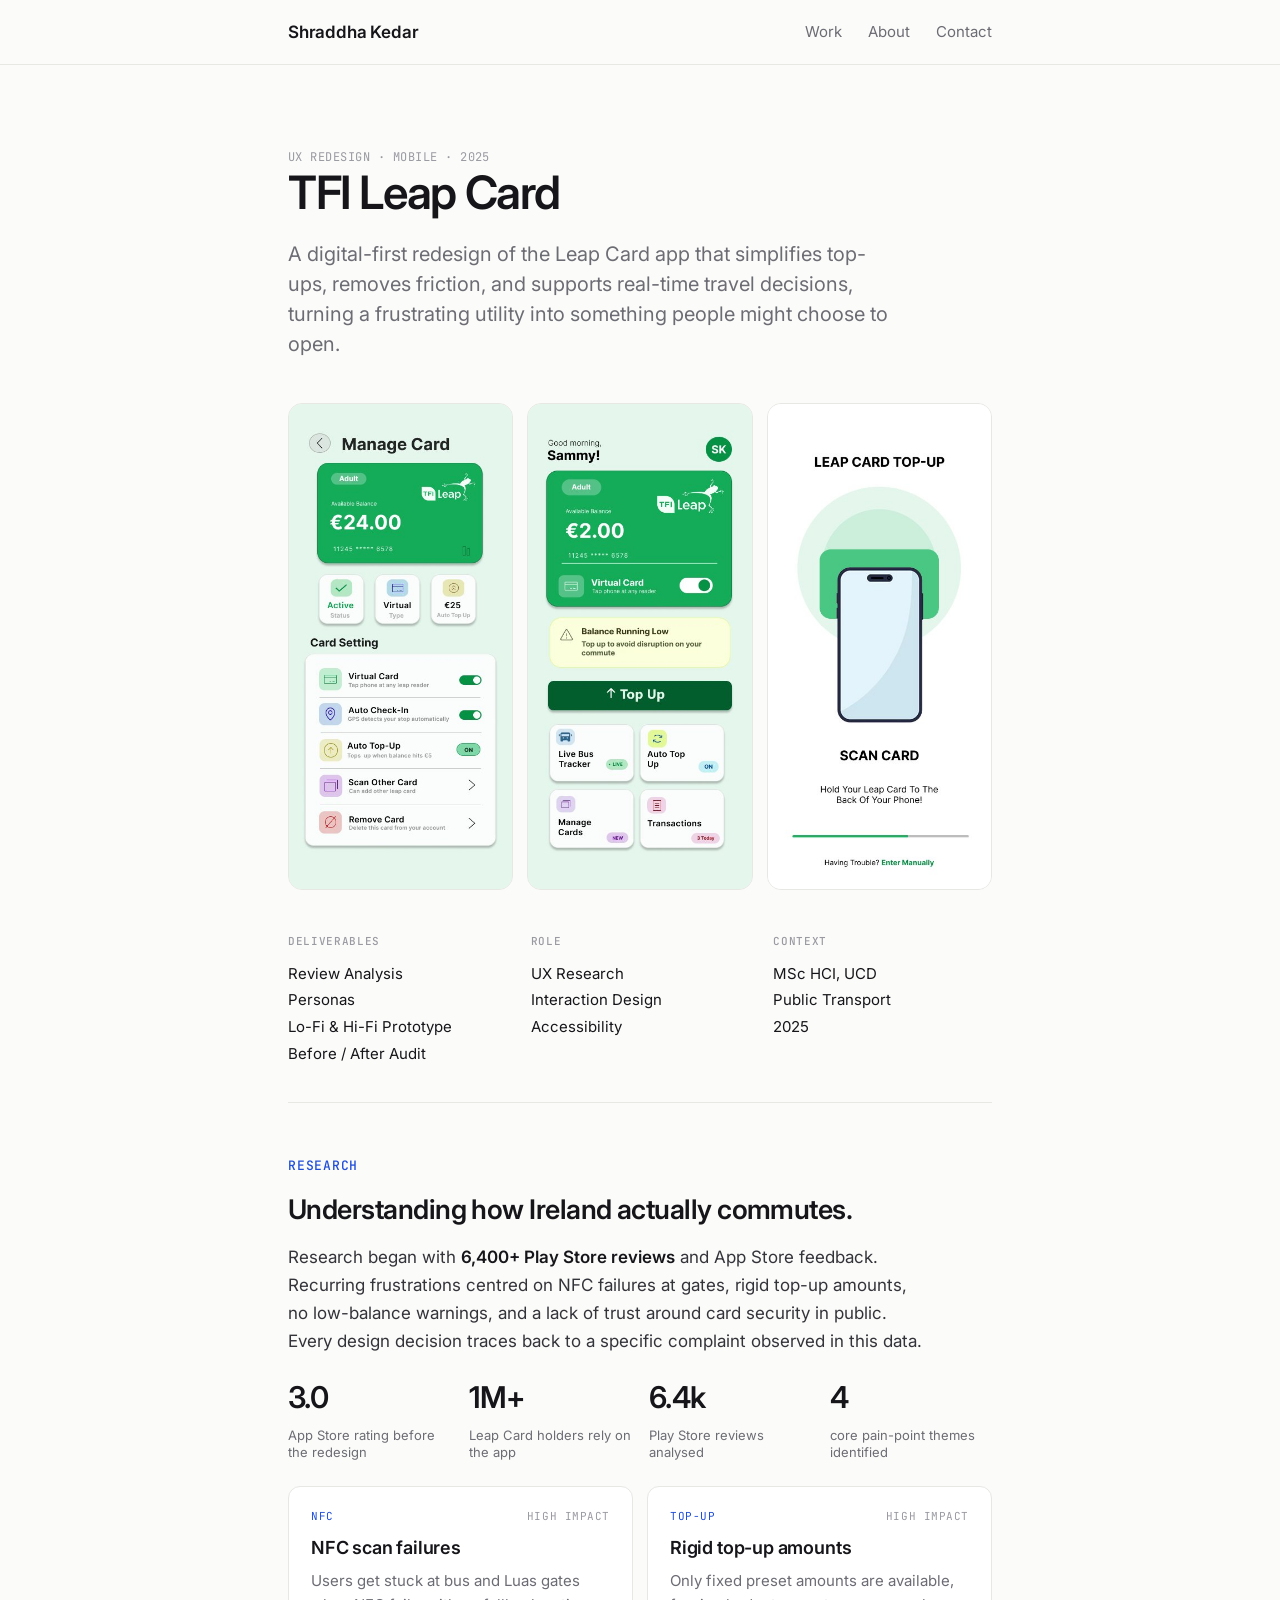
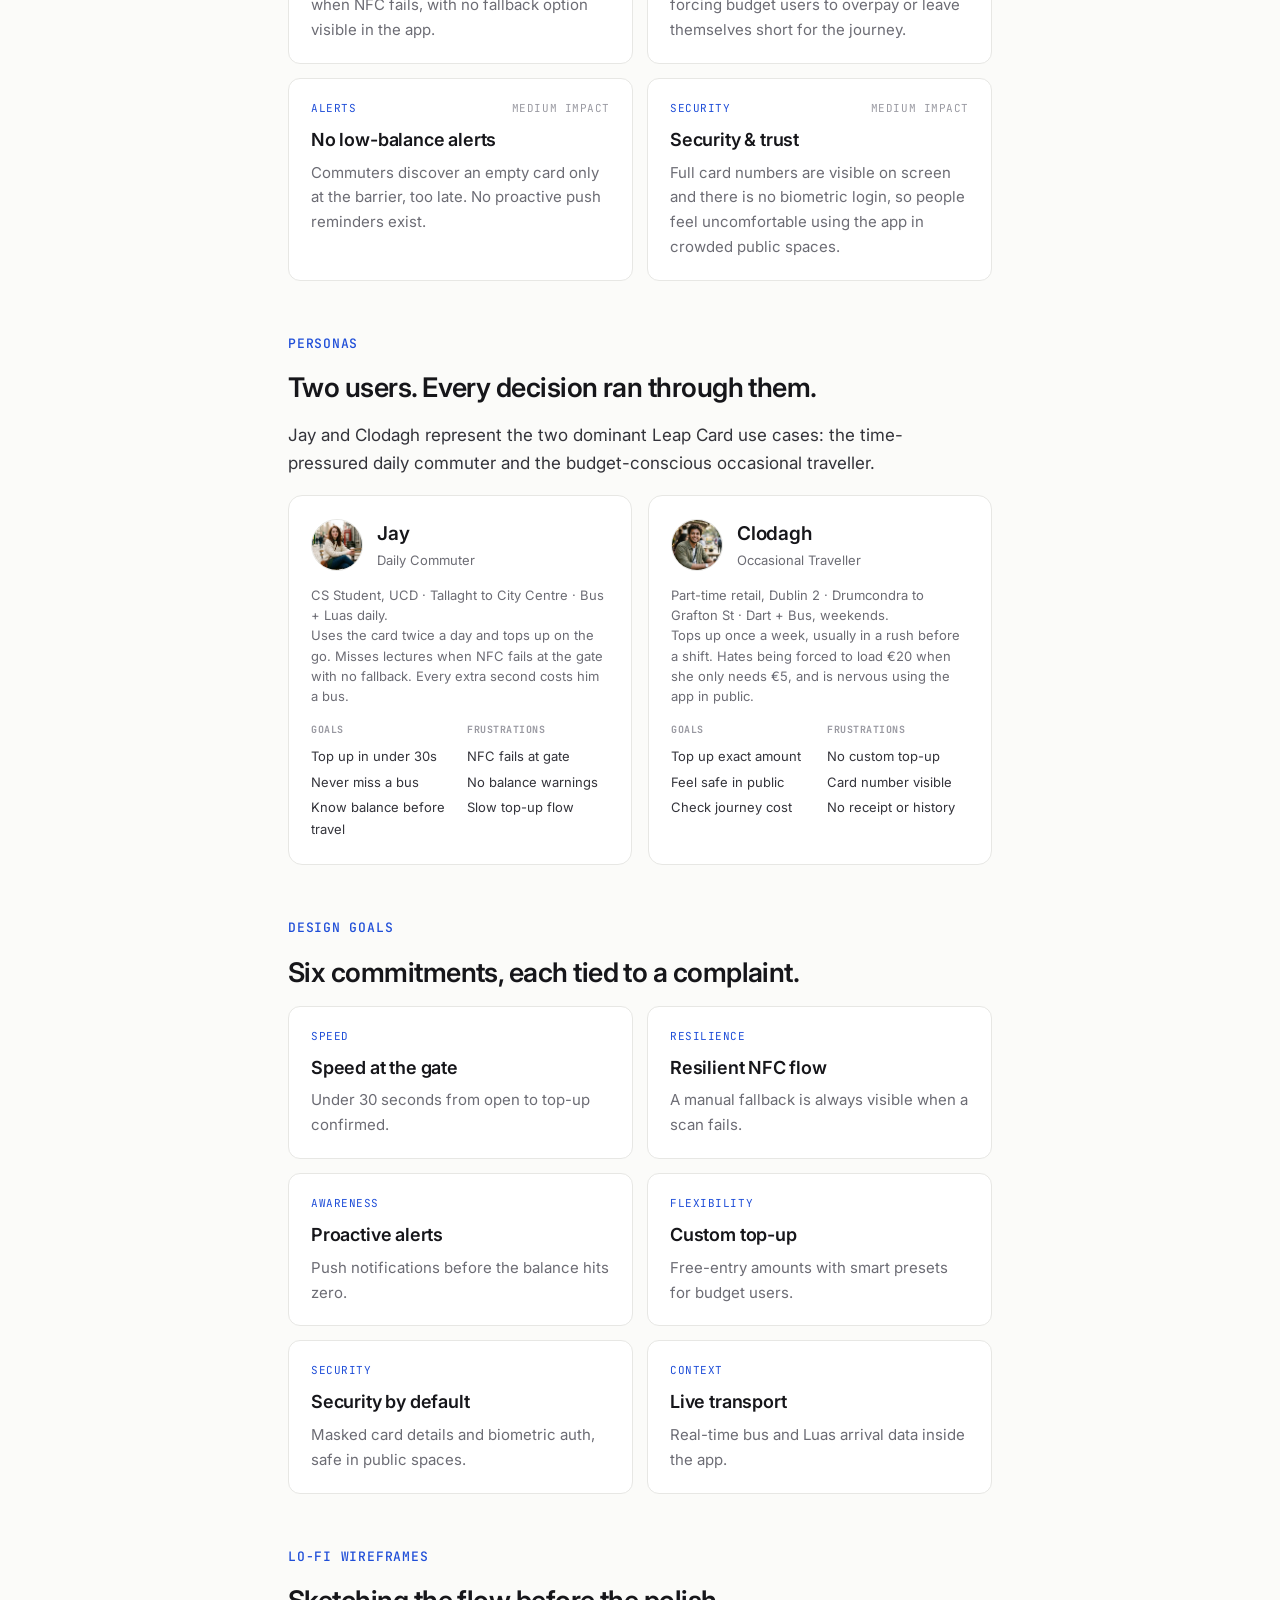
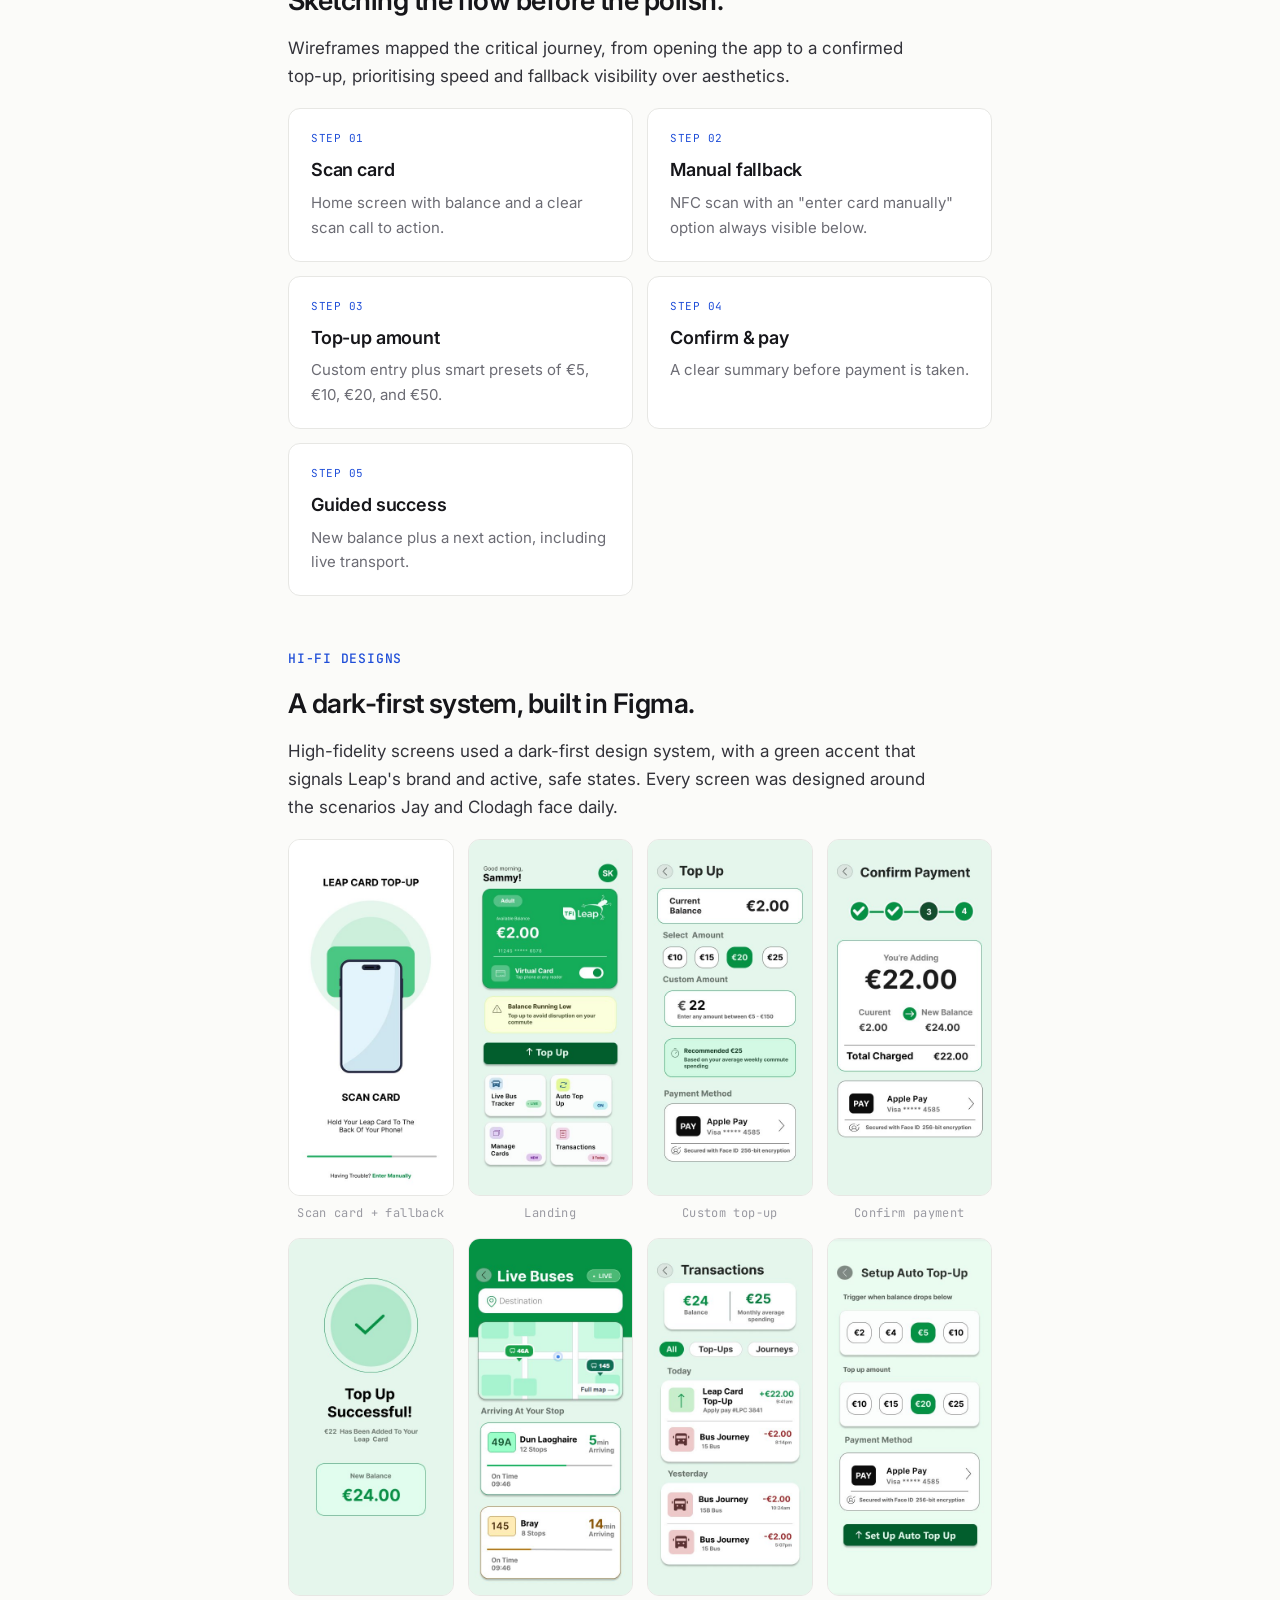
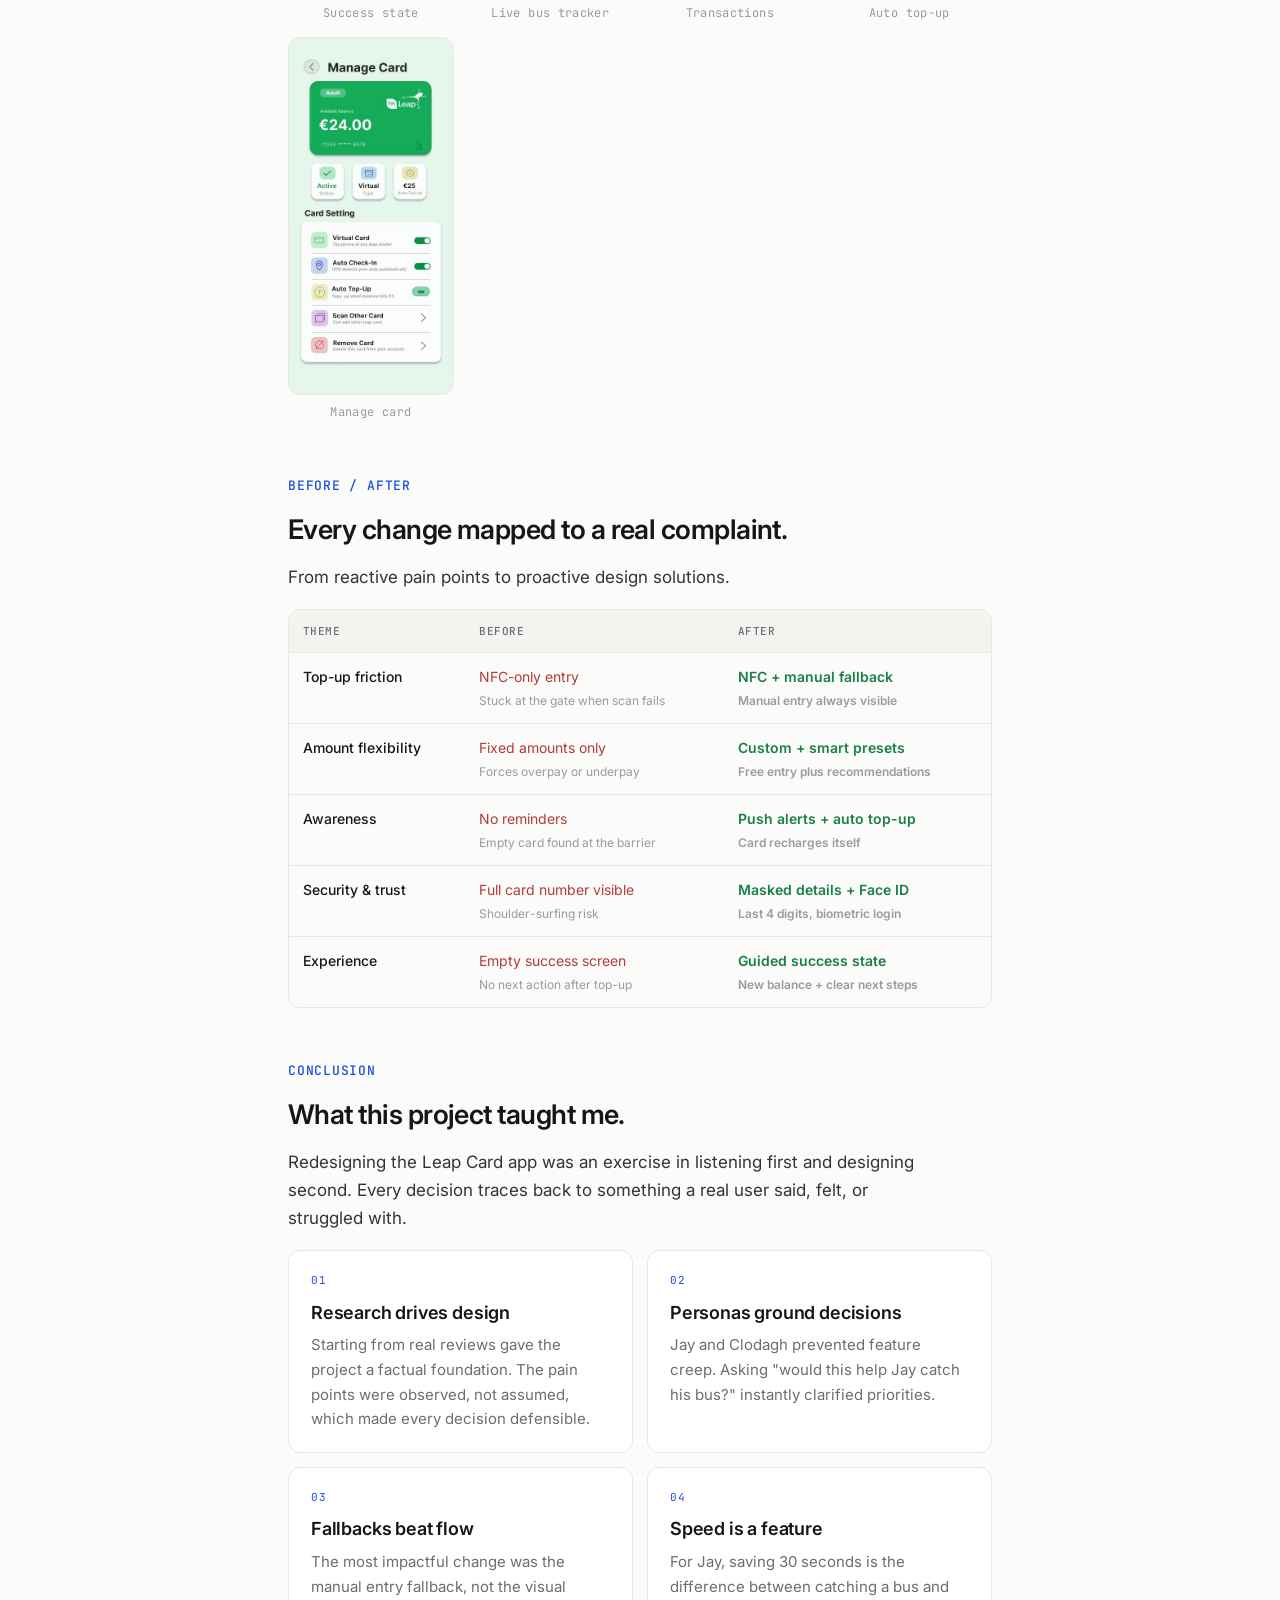
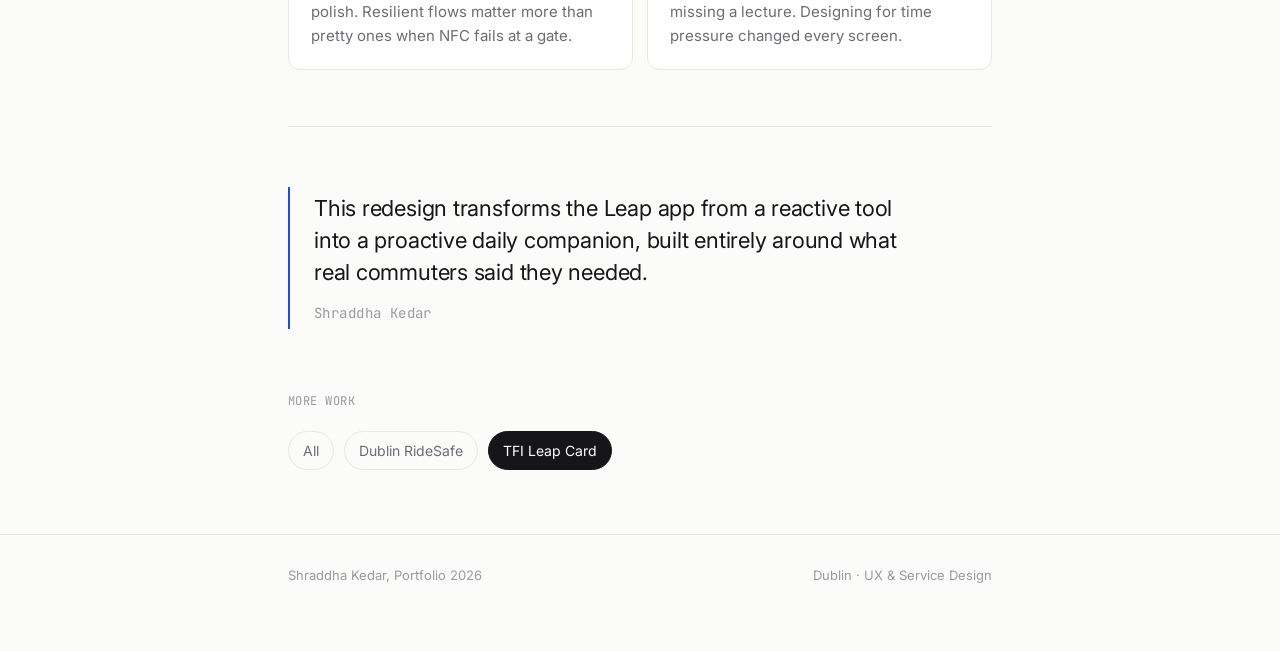
==== commit 9bf3db2f: "Add files via upload" ====
--- a/leapcard.html
+++ b/leapcard.html
@@ -1,657 +1,283 @@
 <!DOCTYPE html>
 <html lang="en">
 <head>
-  <meta charset="UTF-8">
-  <meta name="viewport" content="width=device-width, initial-scale=1.0">
-  <title>Leap Card UX Case Study - Shraddha Kedar</title>
-  <meta name="description" content="UX Case Study: Redesigning how Ireland commutes. A digital-first redesign of the Leap Card app.">
-  <link rel="icon" href="favicon.png">
-  <link rel="stylesheet" href="styles.css">
+<meta charset="UTF-8" />
+<meta name="viewport" content="width=device-width, initial-scale=1.0" />
+<title>TFI Leap Card, Shraddha Kedar</title>
+<meta name="description" content="A digital-first redesign of the Leap Card app to simplify top-ups and support real-time travel." />
+<link rel="preconnect" href="https://fonts.googleapis.com" />
+<link rel="preconnect" href="https://fonts.gstatic.com" crossorigin />
+<link href="https://fonts.googleapis.com/css2?family=Inter:wght@400;500;600&family=JetBrains+Mono:wght@400;500&display=swap" rel="stylesheet" />
+<style>
+  :root{--ink:#16161a;--muted:#6c6c74;--faint:#9a9aa2;--line:#e7e7e4;
+    --bg:#fbfbf9;--panel:#f3f3ef;--accent:#1f4ed8;--maxw:760px;}
+  *{box-sizing:border-box;margin:0;padding:0}
+  html{scroll-behavior:smooth}
+  body{background:var(--bg);color:var(--ink);font-family:"Inter",-apple-system,BlinkMacSystemFont,sans-serif;
+    font-size:17px;line-height:1.65;-webkit-font-smoothing:antialiased}
+  .wrap{max-width:var(--maxw);margin:0 auto;padding:0 28px}
+  a{color:inherit;text-decoration:none}
+  .mono{font-family:"JetBrains Mono",ui-monospace,monospace;font-size:12px;letter-spacing:.04em;text-transform:uppercase;color:var(--faint)}
+  nav.top{border-bottom:1px solid var(--line);background:rgba(251,251,249,.85);backdrop-filter:saturate(180%) blur(8px);position:sticky;top:0;z-index:10}
+  nav.top .wrap{display:flex;align-items:center;justify-content:space-between;height:64px}
+  .brand{font-weight:600;letter-spacing:-.01em}
+  .navlinks{display:flex;gap:26px;font-size:15px}
+  .navlinks a{color:var(--muted);transition:color .18s ease}
+  .navlinks a:hover{color:var(--ink)}
+  .hero{padding:76px 0 0}
+  .hero .eyebrow{margin-bottom:20px}
+  h1{font-size:46px;font-weight:600;letter-spacing:-.03em;line-height:1.04}
+  .hero .lead{font-size:20px;color:var(--muted);max-width:600px;margin-top:22px;line-height:1.5}
+  .coverimg{width:100%;border:1px solid var(--line);border-radius:14px;display:block;margin:44px 0 8px}
+  .showcase{display:grid;grid-template-columns:repeat(3,1fr);gap:14px;margin:44px 0 8px}
+  .showcase img{width:100%;border:1px solid var(--line);border-radius:14px;display:block;background:#fff}
+  .meta{display:grid;grid-template-columns:repeat(3,1fr);gap:24px;padding:34px 0;border-bottom:1px solid var(--line)}
+  .meta h4{font-family:"JetBrains Mono",monospace;font-size:11px;letter-spacing:.06em;text-transform:uppercase;color:var(--faint);font-weight:500;margin-bottom:10px}
+  .meta ul{list-style:none}.meta li{font-size:15px;color:var(--ink);padding:1px 0}
+  section.block{padding:52px 0 0}
+  .block h2{font-size:13px;font-family:"JetBrains Mono",monospace;letter-spacing:.06em;text-transform:uppercase;color:var(--accent);font-weight:500;margin-bottom:18px}
+  .block h3{font-size:27px;font-weight:600;letter-spacing:-.02em;line-height:1.15;margin-bottom:18px}
+  .block p{color:#33333a;margin-bottom:18px;max-width:640px}
+  .block p b{color:var(--ink);font-weight:600}.block p:last-child{margin-bottom:0}
+  .stats{display:grid;gap:18px;margin:8px 0}
+  .stats.s4{grid-template-columns:repeat(4,1fr)}.stats.s3{grid-template-columns:repeat(3,1fr)}
+  .stat .n{font-size:30px;font-weight:600;letter-spacing:-.02em}
+  .stat .l{font-size:13px;color:var(--muted);line-height:1.35;margin-top:4px}
+  .cards{display:grid;gap:14px;margin-top:8px}
+  .grid2{display:grid;grid-template-columns:1fr 1fr;gap:14px;margin-top:8px}
+  .card{border:1px solid var(--line);border-radius:12px;padding:20px 22px;background:#fff}
+  .card .kicker{font-family:"JetBrains Mono",monospace;font-size:11px;letter-spacing:.05em;text-transform:uppercase;color:var(--accent);margin-bottom:8px;display:flex;justify-content:space-between}
+  .card .kicker .imp{color:var(--faint)}
+  .card h5{font-size:18px;font-weight:600;letter-spacing:-.01em;margin-bottom:6px}
+  .card p{font-size:15px;color:var(--muted);margin:0;max-width:none}
+  .duo{display:grid;grid-template-columns:1fr 1fr;gap:16px;margin-top:8px}
+  .duo img{width:100%;border:1px solid var(--line);border-radius:12px;display:block;background:#fff}
+  .gallery{display:grid;grid-template-columns:repeat(auto-fit,minmax(140px,1fr));gap:14px;margin-top:8px}
+  .gallery.wide{grid-template-columns:1fr;gap:18px}
+  .gallery figure{margin:0}
+  .gallery img{width:100%;border:1px solid var(--line);border-radius:12px;display:block;background:#fff}
+  .gallery figcaption{font-size:12px;color:var(--faint);text-align:center;margin-top:8px;font-family:"JetBrains Mono",monospace;letter-spacing:.03em}
+  .tallwrap{display:flex;justify-content:center;margin-top:18px}
+  .tallwrap figure{margin:0;max-width:440px;width:100%}
+  .tallwrap img{width:100%;border:1px solid var(--line);border-radius:12px;display:block}
+  .tallwrap figcaption{font-size:12px;color:var(--faint);text-align:center;margin-top:8px;font-family:"JetBrains Mono",monospace;letter-spacing:.03em}
+  .personas{display:grid;grid-template-columns:1fr 1fr;gap:16px;margin-top:8px}
+  .persona{border:1px solid var(--line);border-radius:14px;padding:22px;background:#fff}
+  .persona-head{display:flex;align-items:center;gap:14px;margin-bottom:14px}
+  .persona-head img{width:52px;height:52px;border-radius:50%;object-fit:cover;border:1px solid var(--line);background:var(--panel)}
+  .persona-head h5{font-size:19px;font-weight:600;letter-spacing:-.01em}
+  .persona-head .role{font-size:13px;color:var(--muted)}
+  .persona .facts{font-size:13px;color:var(--muted);margin-bottom:16px;line-height:1.55}
+  .persona .gf{display:grid;grid-template-columns:1fr 1fr;gap:14px}
+  .persona .gf h6{font-family:"JetBrains Mono",monospace;font-size:10px;letter-spacing:.05em;text-transform:uppercase;color:var(--faint);margin-bottom:6px}
+  .persona .gf ul{list-style:none}.persona .gf li{font-size:13px;color:#33333a;padding:2px 0}
+  .tablewrap{overflow-x:auto;margin-top:8px;border:1px solid var(--line);border-radius:12px}
+  table{border-collapse:collapse;width:100%;font-size:14px;min-width:520px}
+  th,td{padding:12px 14px;text-align:left;border-bottom:1px solid var(--line);vertical-align:top}
+  thead th{font-family:"JetBrains Mono",monospace;font-size:11px;letter-spacing:.04em;text-transform:uppercase;color:var(--muted);font-weight:500;background:var(--panel)}
+  tbody tr:last-child td{border-bottom:none}
+  td.yes{color:#1a7f48;font-weight:600}td.no{color:#b23b3b}
+  td:first-child{font-weight:500;color:var(--ink)}
+  td .sub{display:block;color:var(--faint);font-size:12px;margin-top:3px}
+  .twocol{display:grid;grid-template-columns:1fr 1fr;gap:16px;margin-top:8px}
+  .col{border:1px solid var(--line);border-radius:12px;padding:20px 22px;background:#fff}
+  .col h5{font-size:13px;font-family:"JetBrains Mono",monospace;letter-spacing:.05em;text-transform:uppercase;margin-bottom:14px}
+  .col.good h5{color:#1a7f48}.col.fix h5{color:#b23b3b}
+  .col ul{list-style:none}
+  .col li{font-size:15px;color:var(--muted);padding-left:18px;position:relative;margin-bottom:10px;line-height:1.45}
+  .col li:last-child{margin-bottom:0}
+  .col li::before{content:"";position:absolute;left:0;top:9px;width:6px;height:6px;border-radius:50%}
+  .col.good li::before{background:#1a7f48}.col.fix li::before{background:#b23b3b}
+  blockquote{border-left:2px solid var(--accent);padding:6px 0 6px 24px;margin:8px 0 0;font-size:22px;line-height:1.45;letter-spacing:-.01em;color:var(--ink);max-width:640px}
+  blockquote cite{display:block;font-style:normal;font-size:14px;color:var(--faint);margin-top:14px;font-family:"JetBrains Mono",monospace;letter-spacing:.03em}
+  .rule{height:1px;background:var(--line);margin:56px 0 0}
+  .projnav{padding:56px 0 0}
+  .projnav .row{display:flex;flex-wrap:wrap;gap:10px;margin-top:18px}
+  .projnav a{font-size:14px;border:1px solid var(--line);border-radius:999px;padding:7px 14px;color:var(--muted);transition:all .18s ease}
+  .projnav a:hover{border-color:var(--accent);color:var(--accent)}
+  .projnav a.current{background:var(--ink);color:#fff;border-color:var(--ink)}
+  footer{margin-top:64px;border-top:1px solid var(--line);padding:30px 0 64px}
+  footer .wrap{display:flex;justify-content:space-between;flex-wrap:wrap;gap:10px}
+  footer span{font-size:13px;color:var(--faint)}
+  a:focus-visible{outline:2px solid var(--accent);outline-offset:3px;border-radius:3px}
+  /* index work list */
+  .intro{padding:88px 0 8px}
+  .intro h1.t{font-size:21px;font-weight:500;line-height:1.55;letter-spacing:-.01em;max-width:640px}
+  .intro h1.t b{font-weight:600}
+  .lead-name{display:block;font-size:13px;font-family:"JetBrains Mono",monospace;text-transform:uppercase;letter-spacing:.06em;color:var(--faint);margin-bottom:14px}
+  .sec-label{padding-top:64px;margin-bottom:8px;border-top:1px solid var(--line)}
+  .sec-label.first{border-top:none;padding-top:56px}
+  .project{display:block;padding:30px 0;border-bottom:1px solid var(--line)}
+  .project-top{display:flex;align-items:baseline;justify-content:space-between;gap:18px}
+  .project h2{font-size:25px;font-weight:600;letter-spacing:-.02em;line-height:1.2;transition:color .18s ease}
+  .project h2 .arrow{display:inline-block;margin-left:4px;transform:translateX(-4px);opacity:0;transition:transform .22s ease,opacity .22s ease}
+  a.project:hover h2{color:var(--accent)}
+  a.project:hover h2 .arrow{transform:translateX(2px);opacity:1}
+  .project p.desc{color:var(--muted);font-size:16px;margin-top:10px;max-width:560px}
+  .tags{margin-top:16px;display:flex;flex-wrap:wrap;gap:8px}
+  .tag{font-family:"JetBrains Mono",monospace;font-size:11px;letter-spacing:.03em;color:var(--muted);border:1px solid var(--line);border-radius:999px;padding:3px 10px}
+  .project.upcoming{cursor:default}
+  .soon{font-family:"JetBrains Mono",monospace;font-size:11px;letter-spacing:.05em;text-transform:uppercase;color:#946200;background:#fbf2dc;border:1px solid #f0e2bd;border-radius:999px;padding:3px 10px}
+  .about p,.contact p{color:var(--muted);max-width:600px;margin-bottom:18px}
+  .about p b{color:var(--ink);font-weight:600}.about p:last-child{margin-bottom:0}
+  .contact .crow{display:flex;flex-wrap:wrap;gap:14px 26px;margin-top:18px;font-size:15px}
+  .contact .crow a{color:var(--ink);border-bottom:1px solid var(--line);padding-bottom:2px;transition:border-color .18s,color .18s}
+  .contact .crow a:hover{border-color:var(--accent);color:var(--accent)}
+  @media (max-width:680px){
+    h1{font-size:34px}.hero .lead{font-size:18px}
+    .meta{grid-template-columns:1fr;gap:20px}
+    .stats.s4{grid-template-columns:1fr 1fr}.stats.s3{grid-template-columns:1fr}
+    .grid2,.twocol,.personas{grid-template-columns:1fr}
+    .showcase{grid-template-columns:1fr 1fr}
+    .navlinks{gap:16px;font-size:14px}.project h2{font-size:22px}blockquote{font-size:19px}
+  }
+  @media (prefers-reduced-motion:reduce){html{scroll-behavior:auto}}
+</style>
 </head>
 <body>
-  <div class="scroll-progress" id="scrollProgress"></div>
-  <div class="page-wrapper">
+<nav class="top"><div class="wrap">
+  <a href="index.html" class="brand">Shraddha Kedar</a>
+  <div class="navlinks">
+    <a href="index.html#work">Work</a>
+    <a href="index.html#about">About</a>
+    <a href="index.html#contact">Contact</a>
+  </div></div></nav>
+<main class="wrap">
+<header class="hero">
+  <span class="mono eyebrow">UX Redesign &middot; Mobile &middot; 2025</span>
+  <h1>TFI Leap Card</h1>
+  <p class="lead">A digital-first redesign of the Leap Card app that simplifies top-ups, removes friction, and supports real-time travel decisions, turning a frustrating utility into something people might choose to open.</p>
+</header>
+<div class="showcase">
+  <img src="[data-uri]" alt="Manage card screen" loading="lazy">
+  <img src="[data-uri]" alt="Landing screen" loading="lazy">
+  <img src="[data-uri]" alt="Scan card screen" loading="lazy">
+</div>
+<div class="meta">
+  <div><h4>Deliverables</h4><ul><li>Review Analysis</li><li>Personas</li><li>Lo-Fi &amp; Hi-Fi Prototype</li><li>Before / After Audit</li></ul></div>
+  <div><h4>Role</h4><ul><li>UX Research</li><li>Interaction Design</li><li>Accessibility</li></ul></div>
+  <div><h4>Context</h4><ul><li>MSc HCI, UCD</li><li>Public Transport</li><li>2025</li></ul></div>
+</div>
+<section class="block">
+  <h2>Research</h2>
+  <h3>Understanding how Ireland actually commutes.</h3>
+  <p>Research began with <b>6,400+ Play Store reviews</b> and App Store feedback. Recurring frustrations centred on NFC failures at gates, rigid top-up amounts, no low-balance warnings, and a lack of trust around card security in public. Every design decision traces back to a specific complaint observed in this data.</p>
+  <div class="stats s4">
+    <div class="stat"><div class="n">3.0</div><div class="l">App Store rating before the redesign</div></div>
+    <div class="stat"><div class="n">1M+</div><div class="l">Leap Card holders rely on the app</div></div>
+    <div class="stat"><div class="n">6.4k</div><div class="l">Play Store reviews analysed</div></div>
+    <div class="stat"><div class="n">4</div><div class="l">core pain-point themes identified</div></div>
+  </div>
+  <div class="grid2" style="margin-top:24px">
+    <div class="card"><div class="kicker"><span>NFC</span><span class="imp">High impact</span></div><h5>NFC scan failures</h5><p>Users get stuck at bus and Luas gates when NFC fails, with no fallback option visible in the app.</p></div>
+    <div class="card"><div class="kicker"><span>Top-up</span><span class="imp">High impact</span></div><h5>Rigid top-up amounts</h5><p>Only fixed preset amounts are available, forcing budget users to overpay or leave themselves short for the journey.</p></div>
+    <div class="card"><div class="kicker"><span>Alerts</span><span class="imp">Medium impact</span></div><h5>No low-balance alerts</h5><p>Commuters discover an empty card only at the barrier, too late. No proactive push reminders exist.</p></div>
+    <div class="card"><div class="kicker"><span>Security</span><span class="imp">Medium impact</span></div><h5>Security &amp; trust</h5><p>Full card numbers are visible on screen and there is no biometric login, so people feel uncomfortable using the app in crowded public spaces.</p></div>
+  </div>
+</section>
+<section class="block">
+  <h2>Personas</h2>
+  <h3>Two users. Every decision ran through them.</h3>
+  <p>Jay and Clodagh represent the two dominant Leap Card use cases: the time-pressured daily commuter and the budget-conscious occasional traveller.</p>
+  <div class="personas">
+    <div class="persona">
+      <div class="persona-head"><img src="[data-uri]" alt="Jay"><div><h5>Jay</h5><div class="role">Daily Commuter</div></div></div>
+      <div class="facts">CS Student, UCD &middot; Tallaght to City Centre &middot; Bus + Luas daily.<br>Uses the card twice a day and tops up on the go. Misses lectures when NFC fails at the gate with no fallback. Every extra second costs him a bus.</div>
+      <div class="gf">
+        <div><h6>Goals</h6><ul><li>Top up in under 30s</li><li>Never miss a bus</li><li>Know balance before travel</li></ul></div>
+        <div><h6>Frustrations</h6><ul><li>NFC fails at gate</li><li>No balance warnings</li><li>Slow top-up flow</li></ul></div>
+      </div>
+    </div>
+    <div class="persona">
+      <div class="persona-head"><img src="[data-uri]" alt="Clodagh"><div><h5>Clodagh</h5><div class="role">Occasional Traveller</div></div></div>
+      <div class="facts">Part-time retail, Dublin 2 &middot; Drumcondra to Grafton St &middot; Dart + Bus, weekends.<br>Tops up once a week, usually in a rush before a shift. Hates being forced to load &euro;20 when she only needs &euro;5, and is nervous using the app in public.</div>
+      <div class="gf">
+        <div><h6>Goals</h6><ul><li>Top up exact amount</li><li>Feel safe in public</li><li>Check journey cost</li></ul></div>
+        <div><h6>Frustrations</h6><ul><li>No custom top-up</li><li>Card number visible</li><li>No receipt or history</li></ul></div>
+      </div>
+    </div>
+  </div>
+</section>
+<section class="block">
+  <h2>Design goals</h2>
+  <h3>Six commitments, each tied to a complaint.</h3>
+  <div class="grid2">
+    <div class="card"><div class="kicker"><span>Speed</span></div><h5>Speed at the gate</h5><p>Under 30 seconds from open to top-up confirmed.</p></div>
+    <div class="card"><div class="kicker"><span>Resilience</span></div><h5>Resilient NFC flow</h5><p>A manual fallback is always visible when a scan fails.</p></div>
+    <div class="card"><div class="kicker"><span>Awareness</span></div><h5>Proactive alerts</h5><p>Push notifications before the balance hits zero.</p></div>
+    <div class="card"><div class="kicker"><span>Flexibility</span></div><h5>Custom top-up</h5><p>Free-entry amounts with smart presets for budget users.</p></div>
+    <div class="card"><div class="kicker"><span>Security</span></div><h5>Security by default</h5><p>Masked card details and biometric auth, safe in public spaces.</p></div>
+    <div class="card"><div class="kicker"><span>Context</span></div><h5>Live transport</h5><p>Real-time bus and Luas arrival data inside the app.</p></div>
+  </div>
+</section>
 
-    <!-- HERO SECTION — ANTIGRAVITY STYLE -->
-    <section class="hero-section" data-testid="section-hero">
-      <canvas class="hero-canvas" id="heroCanvas"></canvas>
+<section class="block">
+  <h2>Lo-fi wireframes</h2>
+  <h3>Sketching the flow before the polish.</h3>
+  <p>Wireframes mapped the critical journey, from opening the app to a confirmed top-up, prioritising speed and fallback visibility over aesthetics.</p>
+  <div class="grid2">
+    <div class="card"><div class="kicker"><span>Step 01</span></div><h5>Scan card</h5><p>Home screen with balance and a clear scan call to action.</p></div>
+    <div class="card"><div class="kicker"><span>Step 02</span></div><h5>Manual fallback</h5><p>NFC scan with an "enter card manually" option always visible below.</p></div>
+    <div class="card"><div class="kicker"><span>Step 03</span></div><h5>Top-up amount</h5><p>Custom entry plus smart presets of &euro;5, &euro;10, &euro;20, and &euro;50.</p></div>
+    <div class="card"><div class="kicker"><span>Step 04</span></div><h5>Confirm &amp; pay</h5><p>A clear summary before payment is taken.</p></div>
+    <div class="card"><div class="kicker"><span>Step 05</span></div><h5>Guided success</h5><p>New balance plus a next action, including live transport.</p></div>
+  </div>
+</section>
+<section class="block">
+  <h2>Hi-fi designs</h2>
+  <h3>A dark-first system, built in Figma.</h3>
+  <p>High-fidelity screens used a dark-first design system, with a green accent that signals Leap's brand and active, safe states. Every screen was designed around the scenarios Jay and Clodagh face daily.</p>
+<div class="gallery">
+<figure><img src="[data-uri]" alt="Scan card + fallback" loading="lazy"><figcaption>Scan card + fallback</figcaption></figure>
+<figure><img src="[data-uri]" alt="Landing" loading="lazy"><figcaption>Landing</figcaption></figure>
+<figure><img src="[data-uri]